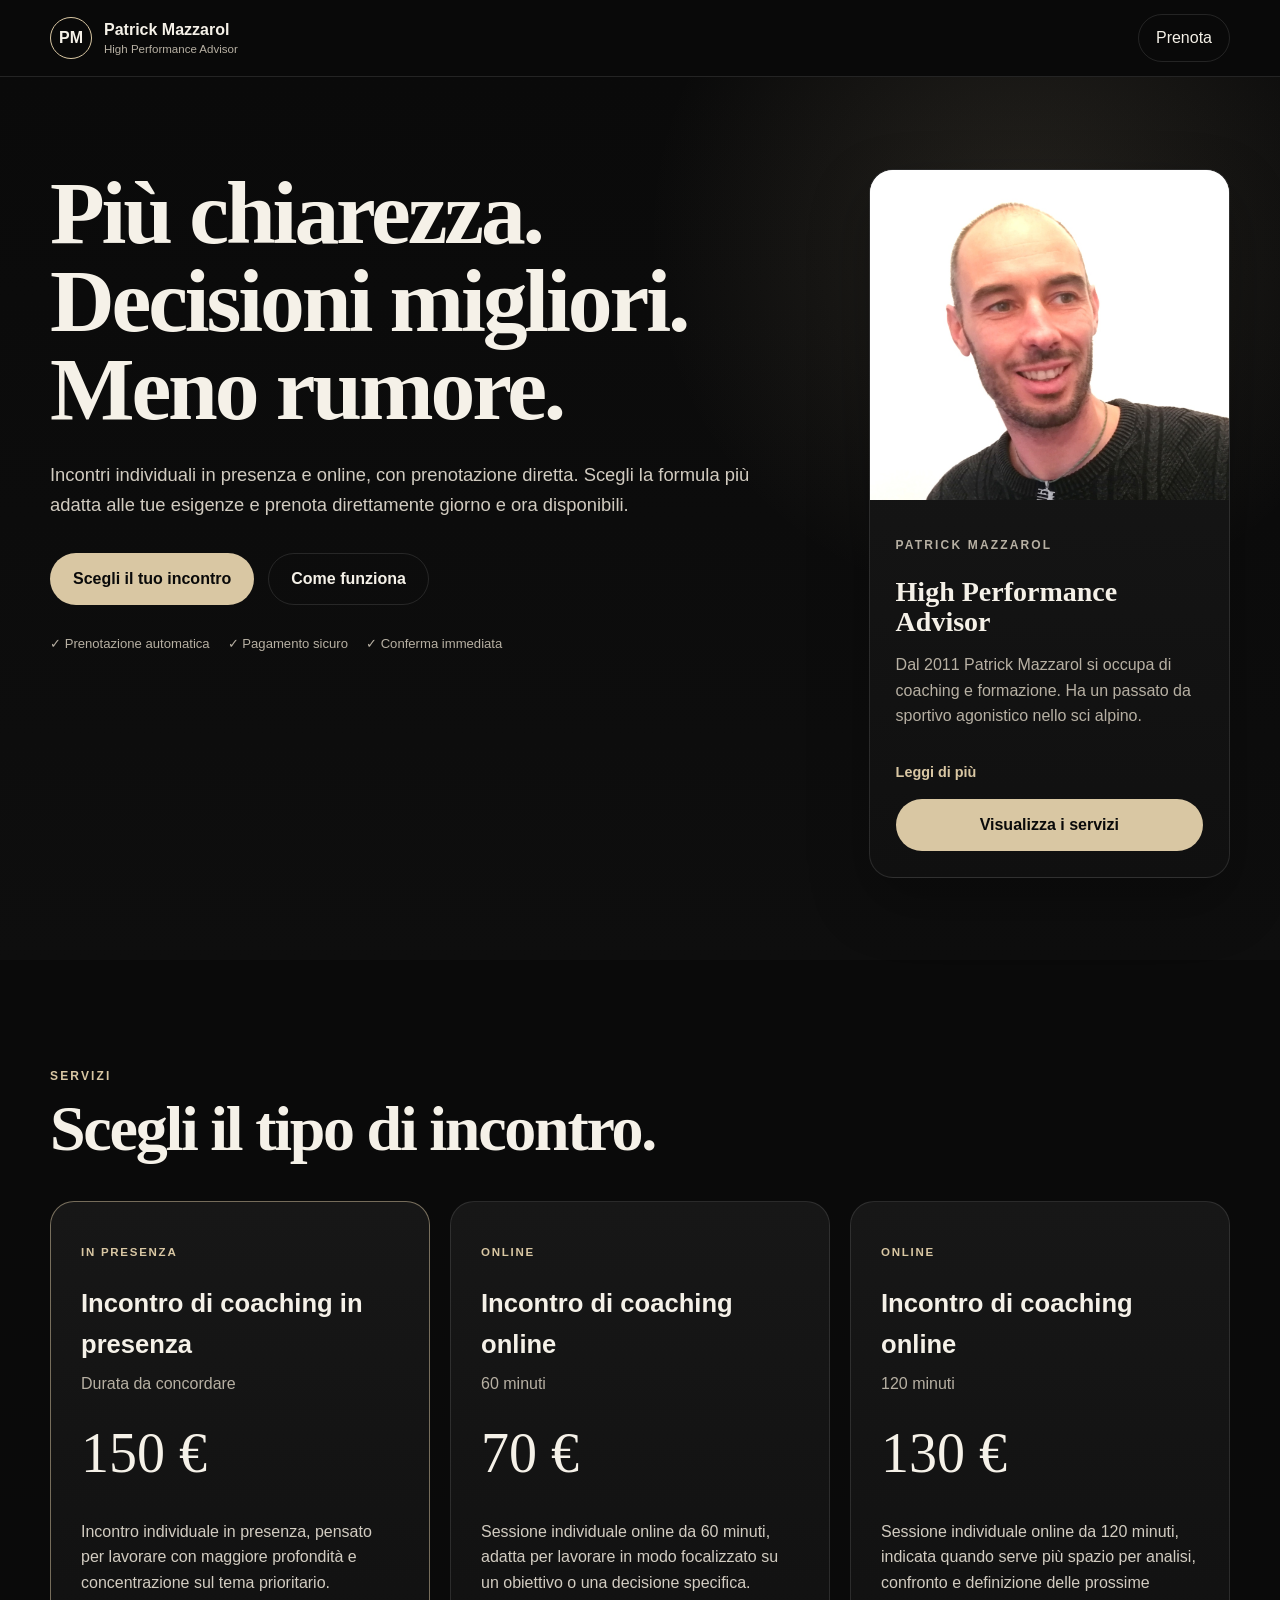
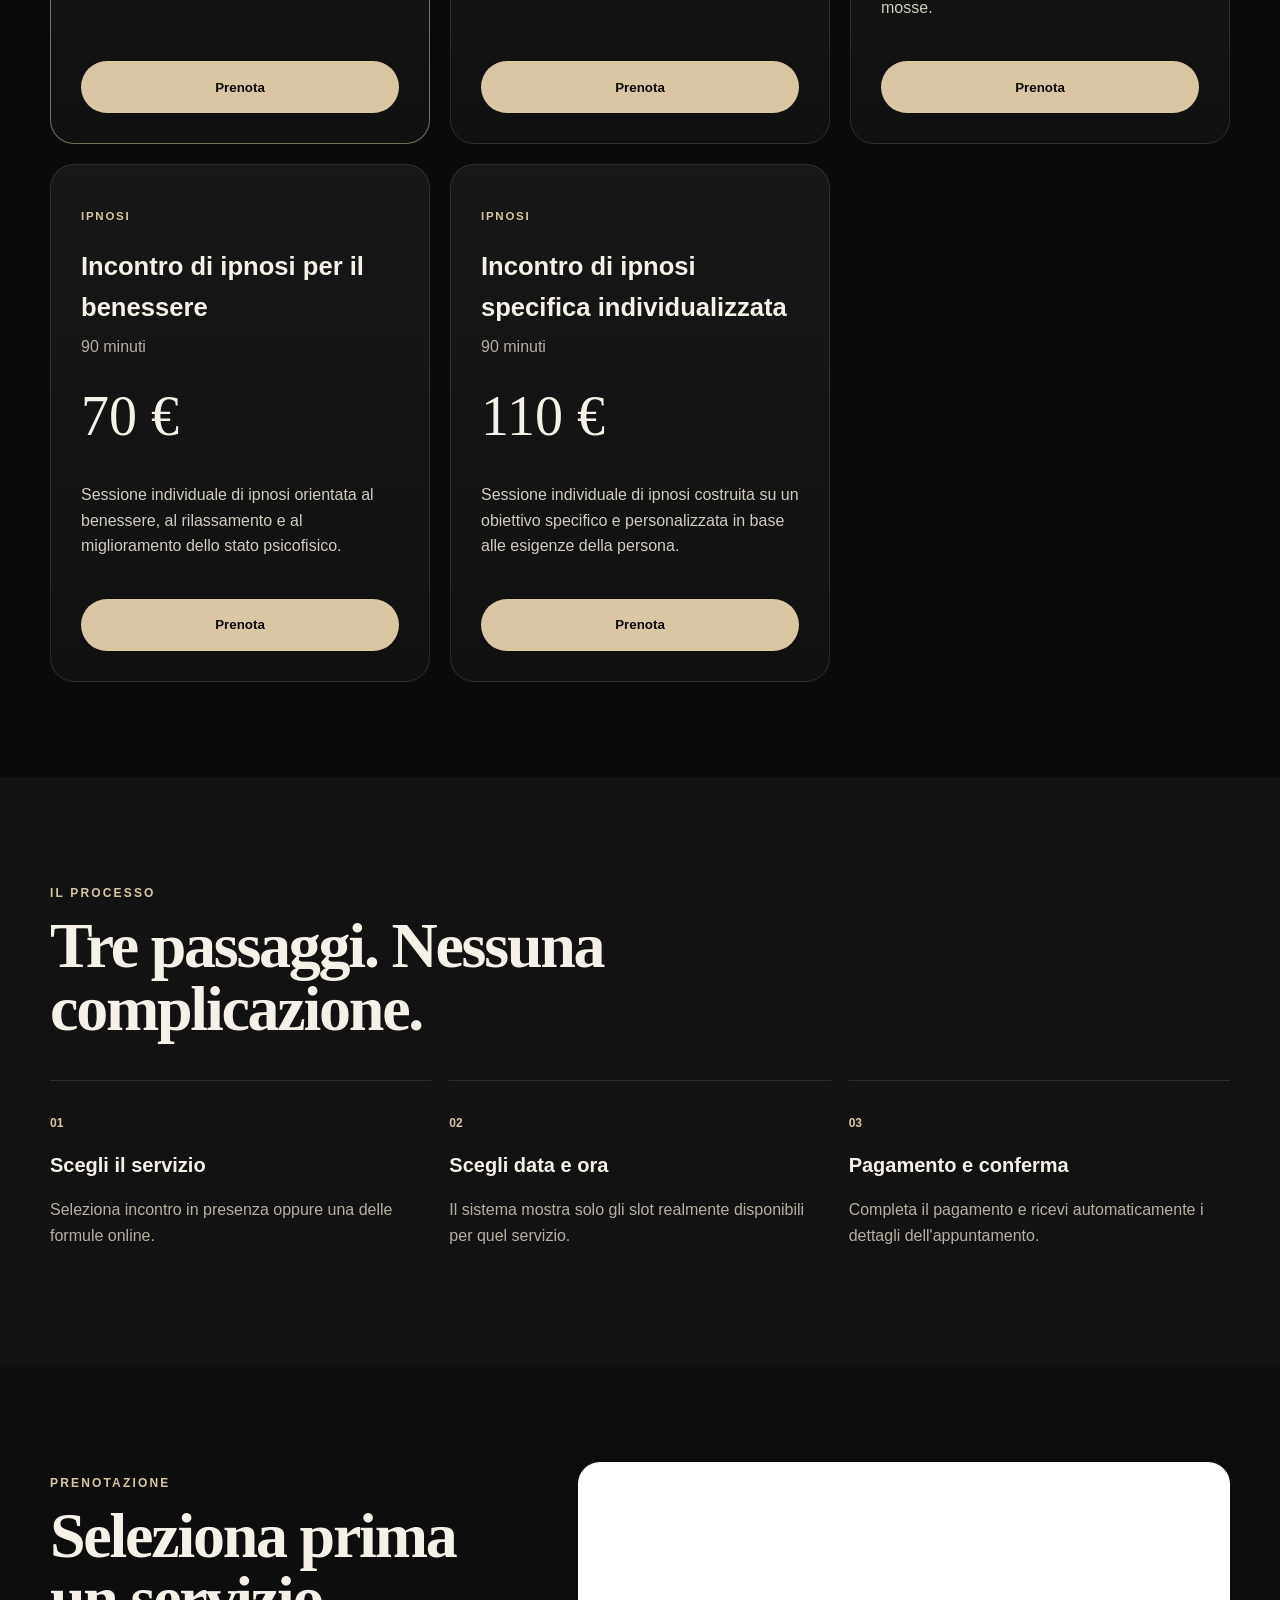
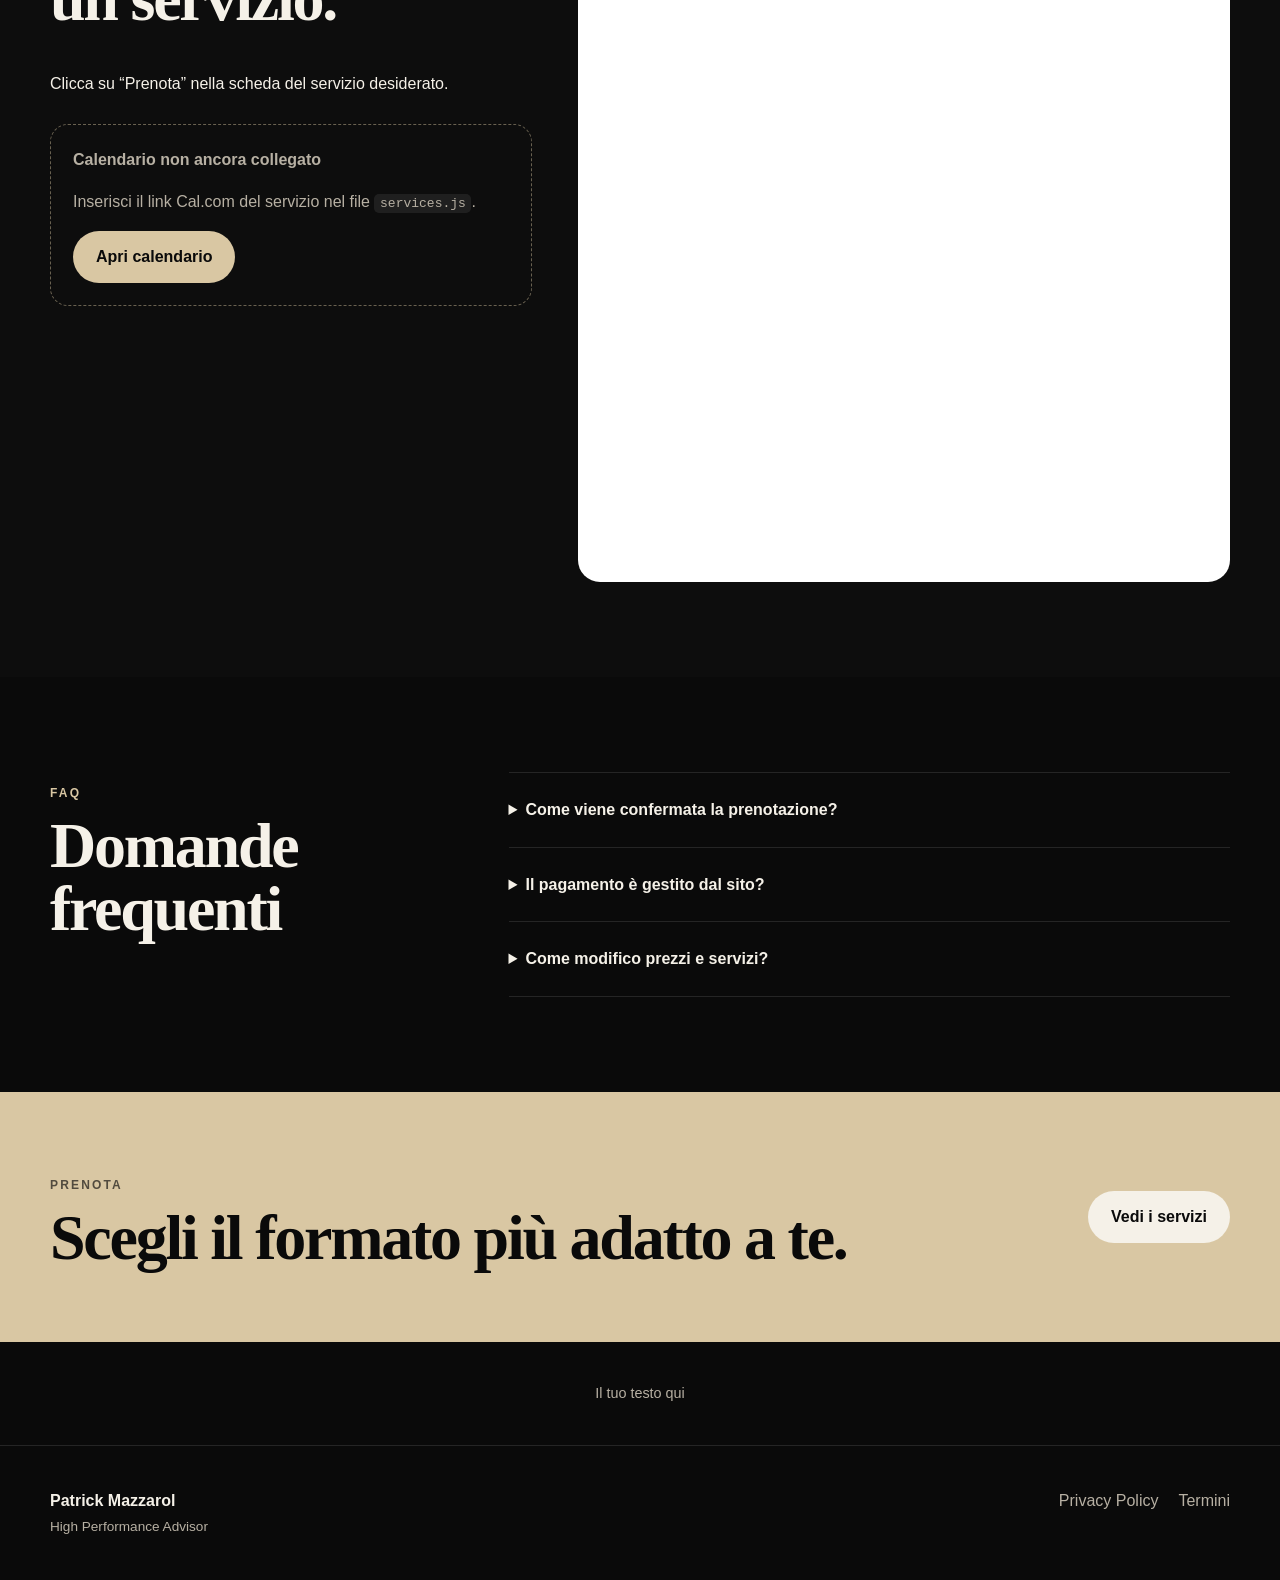
==== index.html @ 758cbfcc "Update index.html" ====
<!DOCTYPE html>
<html lang="it">
<head>
  <meta charset="UTF-8" />
  <meta name="viewport" content="width=device-width, initial-scale=1.0" />
  <meta name="description" content="Prenota un incontro con Patrick Mazzarol, High Performance Advisor." />
  <title>Patrick Mazzarol | High Performance Advisor</title>
  <link rel="preconnect" href="https://fonts.googleapis.com">
  <link rel="preconnect" href="https://fonts.gstatic.com" crossorigin>
  <link href="https://fonts.googleapis.com/css2?family=Manrope:wght@400;500;600;700;800&family=Playfair+Display:wght@600;700&display=swap" rel="stylesheet">
  <link rel="stylesheet" href="style.css" />
</head>
<body>
  <header class="site-header">
    <div class="container nav">
      <a class="brand" href="#top">
        <span class="brand-mark">PM</span>
        <span class="brand-copy">
          <strong>Patrick Mazzarol</strong>
          <small>High Performance Advisor</small>
        </span>
      </a>
      <a class="nav-cta" href="#servizi">Prenota</a>
    </div>
  </header>

  <main id="top">
    <section class="hero">
      <div class="container hero-grid">
        <div class="hero-copy">
          <h1>Più chiarezza.<br>Decisioni migliori.<br>Meno rumore.</h1>
          <p class="lead">
            Incontri individuali in presenza e online, con prenotazione diretta.
            Scegli la formula più adatta alle tue esigenze e prenota direttamente
            giorno e ora disponibili.
          </p>
          <div class="hero-actions">
            <a class="btn btn-primary" href="#servizi">Scegli il tuo incontro</a>
            <a class="btn btn-secondary" href="#come-funziona">Come funziona</a>
          </div>
          <div class="micro-proof">
            <span>✓ Prenotazione automatica</span>
            <span>✓ Pagamento sicuro</span>
            <span>✓ Conferma immediata</span>
          </div>
        </div>

        <aside class="profile-card">
          <div class="profile-image-wrap">
            <img src="patrick.jpg" alt="Patrick Mazzarol" class="profile-image">
          </div>
          <div class="profile-copy">
            <p class="offer-kicker">PATRICK MAZZAROL</p>
            <h2>High Performance Advisor</h2>
  <p>
  Dal 2011 Patrick Mazzarol si occupa di coaching e formazione. Ha un passato da sportivo agonistico nello sci alpino.
</p>

<details class="bio-details">
  <summary>
    <span class="read-more">Leggi di più</span>
    <span class="read-less">Mostra meno</span>
  </summary>

  <div class="bio-full">
    <p>
      Dopo gli studi presso l’Istituto Superiore di Educazione Fisica, ha iniziato il proprio percorso professionale come allenatore, approfondendo progressivamente il ruolo della mente nella performance, la comunicazione, la PNL, le strategie mentali e lo sviluppo personale.
    </p>

    <p>
      Negli anni ha lavorato con sportivi di discipline e livelli differenti, dal settore giovanile fino all’alto livello professionistico, collaborando anche con squadre nazionali italiane e straniere, comitati regionali e club.
    </p>

    <p>
      Nel 2016, a Orlando, ha conseguito la qualifica di Trainer di PNL della Society of NLP, conferita direttamente da Richard Bandler. È inoltre autore di MetAllenatore.
    </p>

    <p>
      Il filo conduttore del suo lavoro è aiutare le persone a comprendere meglio come funzionano, sviluppare le proprie risorse e trasformare consapevolezza, capacità mentali e strategie in risultati concreti nella vita personale, professionale e sportiva.
    </p>
  </div>
</details>

            <a class="btn btn-primary btn-full" href="#servizi">Visualizza i servizi</a>
          </div>
        </aside>
      </div>
    </section>

    <section class="section" id="servizi">
      <div class="container">
        <p class="eyebrow">SERVIZI</p>
        <h2 class="section-title">Scegli il tipo di incontro.</h2>
        <div id="services-grid" class="services-grid"></div>
      </div>
    </section>

    <section class="section contrast" id="come-funziona">
      <div class="container">
        <p class="eyebrow">IL PROCESSO</p>
        <h2 class="section-title">Tre passaggi. Nessuna complicazione.</h2>
        <div class="steps">
          <article class="step">
            <span>01</span>
            <h3>Scegli il servizio</h3>
            <p>Seleziona incontro in presenza oppure una delle formule online.</p>
          </article>
          <article class="step">
            <span>02</span>
            <h3>Scegli data e ora</h3>
            <p>Il sistema mostra solo gli slot realmente disponibili per quel servizio.</p>
          </article>
          <article class="step">
            <span>03</span>
            <h3>Pagamento e conferma</h3>
            <p>Completa il pagamento e ricevi automaticamente i dettagli dell'appuntamento.</p>
          </article>
        </div>
      </div>
    </section>

    <section class="section booking-section" id="prenota">
      <div class="container booking-wrap">
        <div class="booking-copy">
          <p class="eyebrow">PRENOTAZIONE</p>
          <h2 class="section-title" id="booking-title">Seleziona prima un servizio.</h2>
          <p id="booking-description">Clicca su “Prenota” nella scheda del servizio desiderato.</p>
          <div id="booking-summary" class="booking-summary" hidden>
            <div><span>Servizio</span><strong id="summary-name"></strong></div>
            <div><span>Durata</span><strong id="summary-duration"></strong></div>
            <div><span>Prezzo</span><strong id="summary-price"></strong></div>
          </div>
          <div class="booking-placeholder" id="booking-fallback">
            <strong>Calendario non ancora collegato</strong>
            <p>Inserisci il link Cal.com del servizio nel file <code>services.js</code>.</p>
            <a id="external-booking-link" class="btn btn-primary" href="#" target="_blank" rel="noopener" hidden>Apri calendario</a>
          </div>
        </div>

        <div class="cal-frame-wrap">
          <iframe id="cal-frame" title="Prenotazione appuntamento" src="about:blank" loading="lazy" allow="payment *; clipboard-write"></iframe>
        </div>
      </div>
    </section>

    <section class="section">
      <div class="container faq-wrap">
        <div>
          <p class="eyebrow">FAQ</p>
          <h2 class="section-title">Domande frequenti</h2>
        </div>
        <div class="faq">
          <details>
            <summary>Come viene confermata la prenotazione?</summary>
            <p>La conferma è gestita dal sistema di prenotazione collegato a Cal.com.</p>
          </details>
          <details>
            <summary>Il pagamento è gestito dal sito?</summary>
            <p>No. Il sito non conserva i dati della carta. Il pagamento viene gestito dal provider collegato alla prenotazione.</p>
          </details>
          <details>
            <summary>Come modifico prezzi e servizi?</summary>
            <p>Nome, prezzo, durata, descrizione e link Cal.com sono raccolti nel solo file <code>services.js</code>.</p>
          </details>
        </div>
      </div>
    </section>

    <section class="final-cta">
      <div class="container final-cta-inner">
        <div>
          <p class="eyebrow">PRENOTA</p>
          <h2>Scegli il formato più adatto a te.</h2>
        </div>
        <a class="btn btn-light" href="#servizi">Vedi i servizi</a>
      </div>
    </section>
    
<div style="display: flex; justify-content: center; width: 100%; margin-top: 40px; margin-bottom: 40px;">
  <span style="color: #b7b0a3; font-size: 0.9rem; text-align: center;">
    Il tuo testo qui
  </span>
</div>    
    
  </main>

  <footer>
    <div class="container footer-grid">
      <div>
        <strong>Patrick Mazzarol</strong>
        <p>High Performance Advisor</p>
      </div>
      <div class="footer-links">
        <a href="privacy.html">Privacy Policy</a>
        <a href="terms.html">Termini</a>
      </div>     
    </div>
  </footer>

  <script src="services.js"></script>
  <script src="script.js"></script>
</body>
</html>
---- style.css ----
:root {
  --bg: #0a0a0a;
  --surface: #121212;
  --surface-2: #171717;
  --text: #f5f1e8;
  --muted: #b7b0a3;
  --accent: #d9c7a3;
  --line: rgba(255,255,255,.11);
  --max: 1180px;
}

* {
  box-sizing: border-box;
}

html {
  scroll-behavior: smooth;
}

body {
  margin: 0;
  background: var(--bg);
  color: var(--text);
  font-family: Arial, sans-serif;
  line-height: 1.6;
}

a {
  color: inherit;
  text-decoration: none;
}

code {
  background: rgba(255,255,255,.08);
  padding: .15rem .35rem;
  border-radius: 5px;
}

.container {
  width: min(var(--max), calc(100% - 40px));
  margin: 0 auto;
  .bio-details {
  position: relative !important;
  z-index: 20 !important;
}

.bio-details summary {
  display: inline-block !important;
  position: relative !important;
  z-index: 30 !important;
  cursor: pointer !important;
  pointer-events: auto !important;
  color: #d9c7a3 !important;
  font-weight: 700 !important;
  font-size: .9rem !important;
  margin: 10px 0 15px !important;
  list-style: none !important;
}

.bio-details summary::-webkit-details-marker {
  display: none !important;
}

.read-less {
  display: none;
}

.bio-details[open] .read-more {
  display: none;
}

.bio-details[open] .read-less {
  display: inline;
}
}

/* HEADER */
.site-header {
  position: sticky;
  top: 0;
  z-index: 30;
  backdrop-filter: blur(16px);
  background: rgba(10,10,10,.84);
  border-bottom: 1px solid var(--line);
}

.nav {
  min-height: 76px;
  display: flex;
  align-items: center;
  justify-content: space-between;
  gap: 20px;
}

.brand {
  display: flex;
  align-items: center;
  gap: 12px;
}

.brand-mark {
  width: 42px;
  height: 42px;
  display: grid;
  place-items: center;
  border: 1px solid var(--accent);
  border-radius: 50%;
  font-weight: 800;
}

.brand-copy {
  display: flex;
  flex-direction: column;
  line-height: 1.2;
}

.brand-copy small {
  color: var(--muted);
  font-size: .72rem;
  margin-top: 4px;
}

.nav-cta {
  border: 1px solid var(--line);
  padding: 10px 17px;
  border-radius: 999px;
}

/* HERO */
.hero {
  padding: 92px 0 82px;
  background:
    radial-gradient(circle at 80% 18%, rgba(217,199,163,.13), transparent 30%),
    linear-gradient(180deg, #0a0a0a 0%, #0e0e0e 100%);
}

.hero-grid {
  display: grid;
  grid-template-columns: 1.35fr .65fr;
  gap: 68px;
  align-items: start;
}

.eyebrow,
.offer-kicker {
  color: var(--accent);
  font-size: .75rem;
  font-weight: 800;
  letter-spacing: .18em;
}

.profession {
  margin: 6px 0 0;
  color: var(--text);
  font-size: .95rem;
  font-weight: 800;
  letter-spacing: .13em;
}

h1,
.section-title,
.final-cta h2 {
  font-family: Georgia, serif;
  letter-spacing: -.035em;
  line-height: .98;
}

h1 {
  font-size: clamp(3.4rem, 7vw, 6.6rem);
  margin: 22px 0 28px;
  font-weight: 600;
}

.lead {
  max-width: 700px;
  color: #d1cbc0;
  font-size: 1.15rem;
}

.hero-actions {
  display: flex;
  gap: 14px;
  flex-wrap: wrap;
  margin-top: 34px;
}

.micro-proof {
  display: flex;
  gap: 18px;
  flex-wrap: wrap;
  color: var(--muted);
  font-size: .82rem;
  margin-top: 28px;
}

/* BUTTONS */
.btn {
  display: inline-flex;
  align-items: center;
  justify-content: center;
  min-height: 52px;
  padding: 0 22px;
  border-radius: 999px;
  font-weight: 800;
  transition: .2s ease;
  border: 1px solid transparent;
  cursor: pointer;
}

.btn:hover {
  transform: translateY(-2px);
}

.btn-primary {
  background: var(--accent);
  color: #0a0a0a;
}

.btn-secondary {
  border-color: var(--line);
  color: var(--text);
}

.btn-light {
  background: #f5f1e8;
  color: #0a0a0a;
}

.btn-full {
  width: 100%;
}

/* PROFILE CARD
   Dimensioni volutamente più contenute per un risultato più professionale:
   la foto accompagna il messaggio senza dominare la hero. */
.profile-card {
  width: 100%;
  max-width: 390px;
  justify-self: end;
  background: linear-gradient(180deg, #181818, #101010);
  border: 1px solid var(--line);
  border-radius: 24px;
  overflow: hidden;
  box-shadow: 0 24px 60px rgba(0,0,0,.28);
}

.profile-image-wrap {
  height: 330px;
  overflow: hidden;
  background: #eee;
}

.profile-image {
  width: 100%;
  height: 100%;
  object-fit: cover;
  object-position: center 24%;
  display: block;
}

.profile-copy {
  padding: 24px 26px 26px;
}

.profile-copy h2 {
  margin: 7px 0 10px;
  font-family: Georgia, serif;
  font-size: 1.75rem;
  line-height: 1.05;
}

.profile-copy p {
  color: var(--muted);
  margin-bottom: 22px;
}

/* SECTIONS */
.section {
  padding: 95px 0;
}

.section-title {
  font-size: clamp(2.4rem, 5vw, 4.4rem);
  margin: 12px 0 40px;
  max-width: 850px;
}

.services-grid {
  display: grid;
  grid-template-columns: repeat(3, 1fr);
  gap: 20px;
}

.service-card {
  border: 1px solid var(--line);
  background: linear-gradient(180deg, #171717, #101010);
  padding: 30px;
  border-radius: 24px;
  display: flex;
  flex-direction: column;
  min-height: 430px;
}

.service-card.featured {
  border-color: rgba(217,199,163,.5);
}

.service-tag {
  color: var(--accent);
  font-size: .72rem;
  font-weight: 800;
  letter-spacing: .15em;
}

.service-card h3 {
  font-size: 1.6rem;
  margin: 10px 0 6px;
}

.service-duration {
  color: var(--muted);
  margin: 0 0 18px;
}

.service-price {
  font-family: Georgia, serif;
  font-size: 3.5rem;
  line-height: 1;
  margin: 10px 0 22px;
}

.service-description {
  color: #d2ccc1;
  flex: 1;
}

.service-card .btn {
  margin-top: 24px;
}

/* PROCESS */
.steps {
  display: grid;
  grid-template-columns: repeat(3, 1fr);
  gap: 18px;
}

.step {
  border-top: 1px solid var(--line);
  padding: 28px 0 8px;
}

.step span {
  color: var(--accent);
  font-size: .75rem;
  font-weight: 800;
}

.step h3 {
  font-size: 1.25rem;
  margin: 14px 0 8px;
}

.step p {
  color: var(--muted);
}

.contrast {
  background: var(--surface);
}

/* BOOKING */
.booking-section {
  background: #0d0d0d;
}

.booking-wrap {
  display: grid;
  grid-template-columns: .85fr 1.15fr;
  gap: 46px;
  align-items: start;
}

.booking-copy {
  position: sticky;
  top: 110px;
}

.booking-summary {
  border-top: 1px solid var(--line);
  border-bottom: 1px solid var(--line);
  margin: 28px 0;
  padding: 12px 0;
}

.booking-summary div {
  display: flex;
  justify-content: space-between;
  gap: 20px;
  padding: 10px 0;
}

.booking-summary span {
  color: var(--muted);
}

.booking-placeholder {
  margin-top: 28px;
  border: 1px dashed rgba(217,199,163,.45);
  padding: 22px;
  border-radius: 18px;
  color: var(--muted);
}

.cal-frame-wrap {
  min-height: 720px;
  overflow: hidden;
  border-radius: 22px;
  border: 1px solid var(--line);
  background: #fff;
}

#cal-frame {
  width: 100%;
  min-height: 720px;
  border: 0;
  display: none;
}

/* FAQ */
.faq-wrap {
  display: grid;
  grid-template-columns: .7fr 1.3fr;
  gap: 70px;
}

.faq details {
  border-top: 1px solid var(--line);
  padding: 24px 0;
}

.faq details:last-child {
  border-bottom: 1px solid var(--line);
}

.faq summary {
  cursor: pointer;
  font-weight: 800;
}

.faq p {
  color: var(--muted);
  max-width: 720px;
}

/* FINAL CTA */
.final-cta {
  background: var(--accent);
  color: #0a0a0a;
  padding: 72px 0;
}

.final-cta .eyebrow {
  color: #0a0a0a;
  opacity: .65;
}

.final-cta-inner {
  display: flex;
  align-items: center;
  justify-content: space-between;
  gap: 30px;
}

.final-cta h2 {
  font-size: clamp(2.5rem, 5vw, 4.8rem);
  margin: 8px 0 0;
  max-width: 850px;
}

/* FOOTER */
footer {
  padding: 42px 0;
  border-top: 1px solid var(--line);
}

.footer-grid {
  display: flex;
  justify-content: space-between;
  gap: 20px;
}

footer p {
  color: var(--muted);
  margin: 3px 0 0;
  font-size: .85rem;
}

.footer-links {
  display: flex;
  gap: 20px;
  color: var(--muted);
}

/* TABLET */
@media (max-width: 900px) {
  .hero-grid,
  .booking-wrap,
  .faq-wrap {
    grid-template-columns: 1fr;
  }

  .services-grid,
  .steps {
    grid-template-columns: 1fr;
  }

  .hero {
    padding-top: 70px;
  }

  .profile-card {
    justify-self: start;
    max-width: 420px;
  }

  .profile-image-wrap {
    height: 340px;
  }

  .booking-copy {
    position: static;
  }

  .final-cta-inner {
    align-items: flex-start;
    flex-direction: column;
  }
}

/* MOBILE */
@media (max-width: 600px) {
  .container {
    width: min(100% - 28px, var(--max));
  }

  .brand-copy small {
    display: none;
  }

  .hero {
    padding: 56px 0 64px;
  }

  h1 {
    font-size: 3.25rem;
  }

  .section {
    padding: 70px 0;
  }

  .profile-card {
    max-width: 100%;
  }

  .profile-image-wrap {
    height: 300px;
  }

  .profile-image {
    object-position: center 22%;
  }

  .profile-copy,
  .service-card {
    padding: 24px;
  }

  .micro-proof {
    flex-direction: column;
    gap: 7px;
  }

  .footer-grid {
    flex-direction: column;
  }

  .footer-links {
    flex-wrap: wrap;
  }
}
.hero-grid {
  align-items: start !important;
}

.hero-copy {
  align-self: start !important;
  margin-top: 0 !important;
  padding-top: 0 !important;
  transform: none !important;
}

.hero-copy h1 {
  margin-top: 0 !important;
}
.bio-text {
  max-height: 145px;
  overflow: hidden;
  position: relative;
  transition: max-height .4s ease;
}

.bio-text::after {
  content: "";
  position: absolute;
  left: 0;
  right: 0;
  bottom: 0;
  height: 50px;
  background: linear-gradient(
    to bottom,
    rgba(16,16,16,0),
    rgba(16,16,16,1)
  );
}

.bio-text.expanded {
  max-height: 1000px;
}

.bio-text.expanded::after {
  display: none;
}

.bio-toggle {
  margin-top: 10px;
  margin-bottom: 16px;
  padding: 0;
  border: 0;
  background: transparent;
  color: #d9c7a3;
  font-weight: 700;
  cursor: pointer;
  font-size: .9rem;
}
.bio-details {
  margin-top: 8px;
}

.bio-details summary {
  list-style: none;
  cursor: pointer;
  color: #d9c7a3;
  font-weight: 700;
  font-size: .9rem;
  margin: 10px 0 15px;
}

.bio-details summary::-webkit-details-marker {
  display: none;
}

.read-less {
  display: none;
}

.bio-details[open] .read-more {
  display: none;
}

.bio-details[open] .read-less {
  display: inline;
}

.bio-full p {
  margin: 0 0 14px;
}
.bio-details[open] .bio-full {
  display: block !important;
  visibility: visible !important;
  opacity: 1 !important;
  max-height: none !important;
  height: auto !important;
  overflow: visible !important;
}

.bio-details .bio-full {
  position: static !important;
}

.profile-copy {
  height: auto !important;
  max-height: none !important;
  overflow: visible !important;
}

.profile-card {
  height: auto !important;
  max-height: none !important;
}
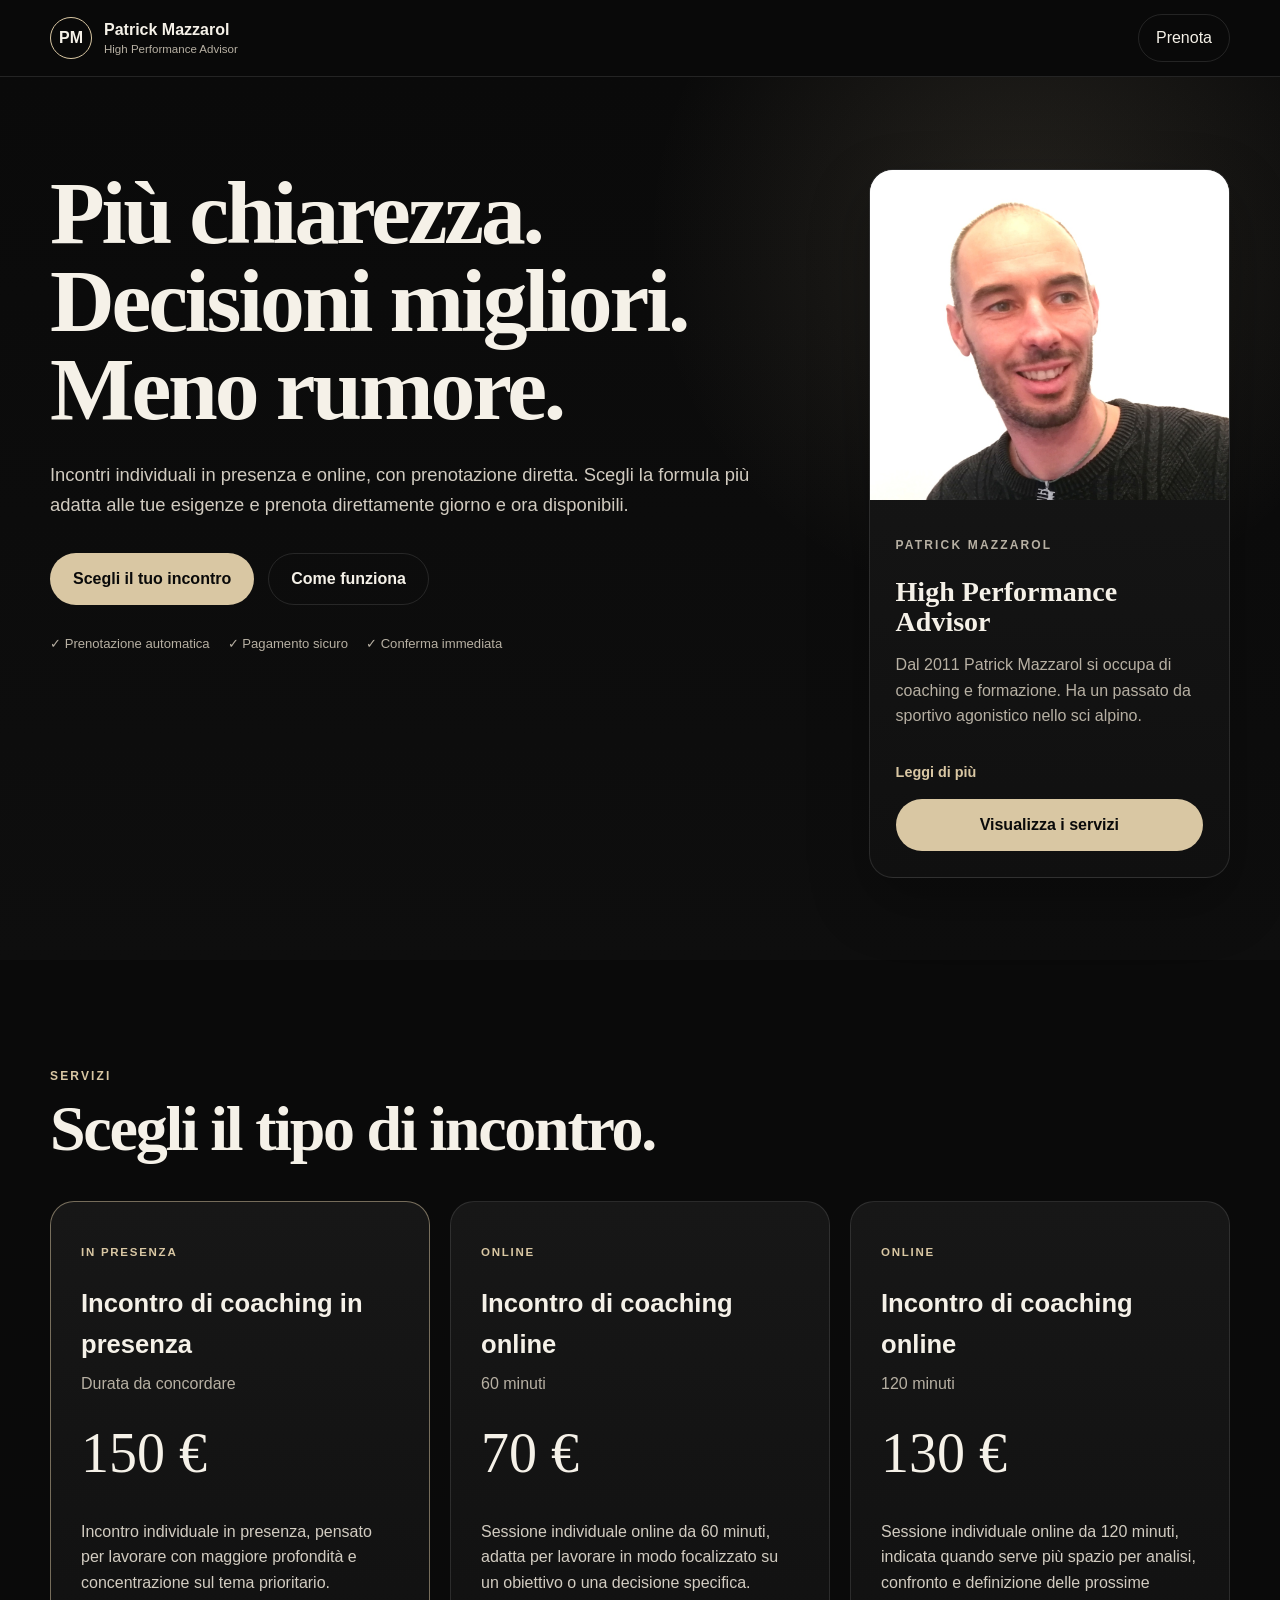
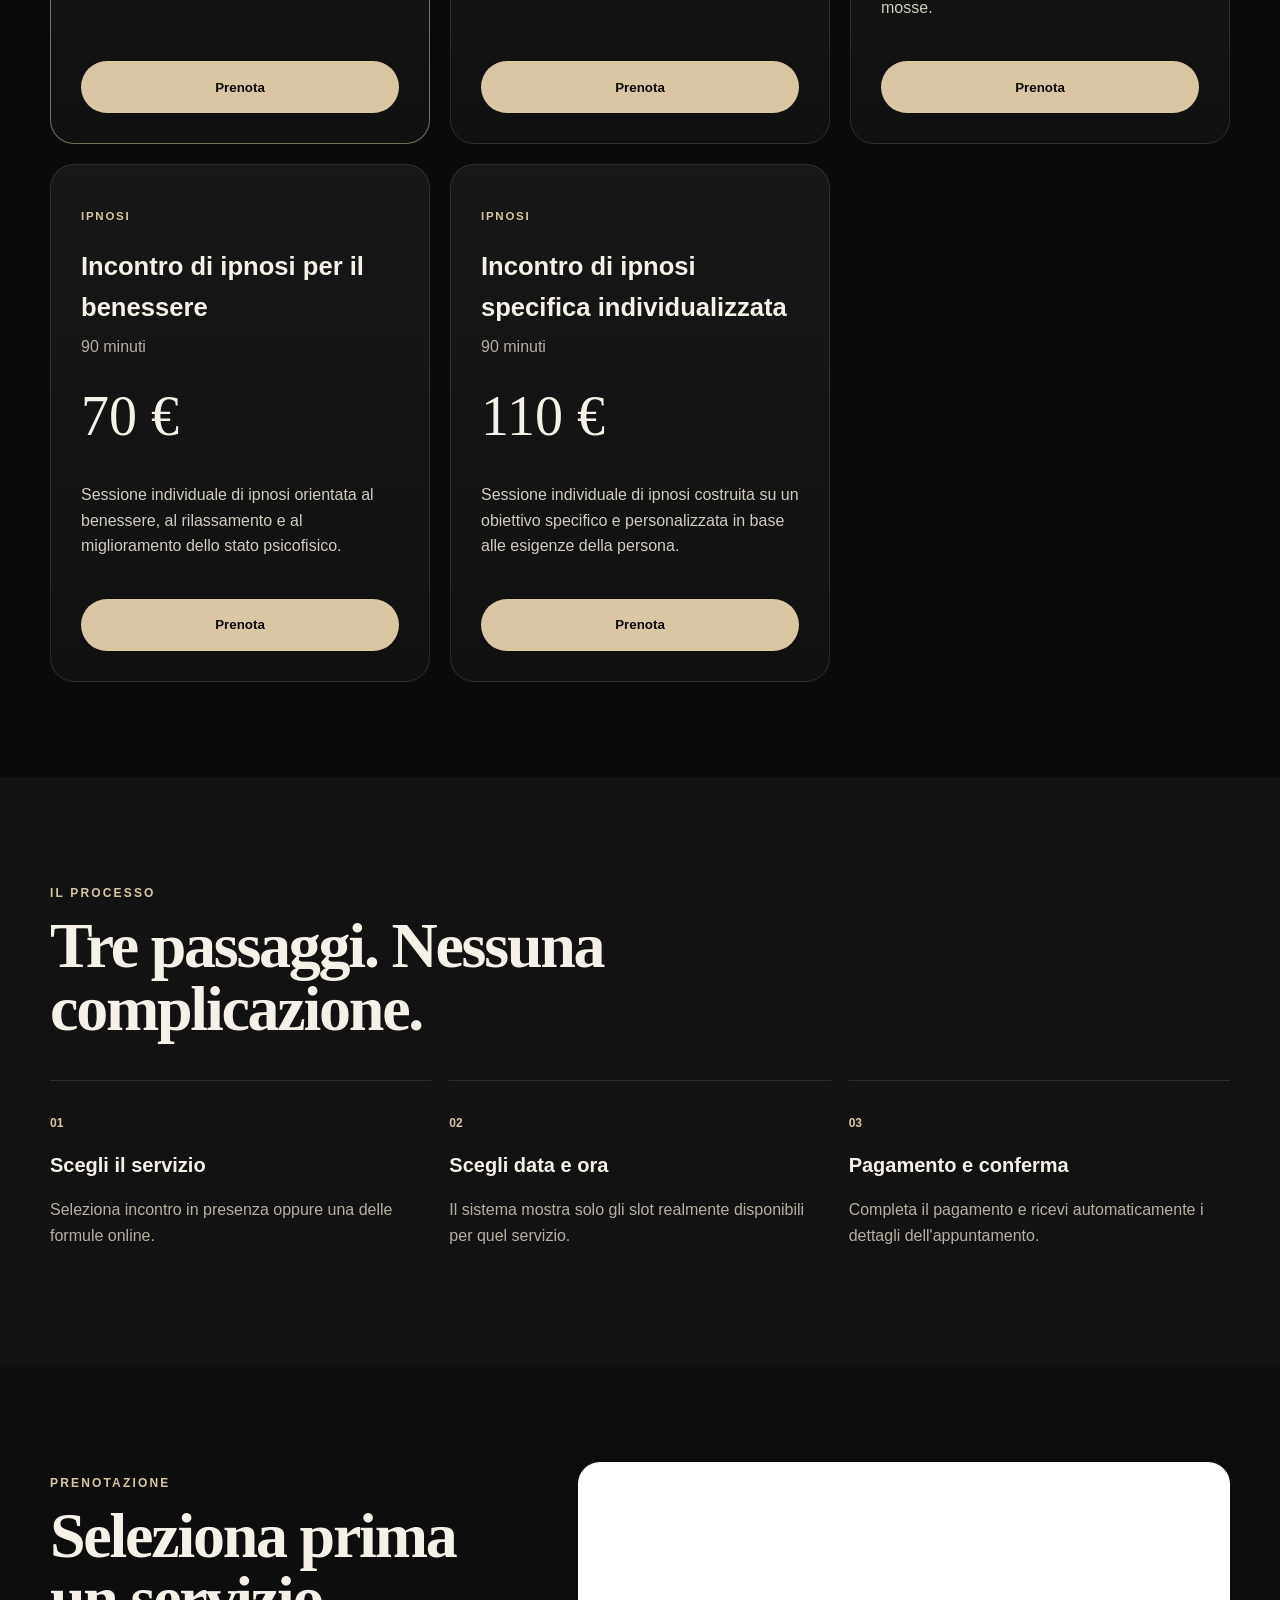
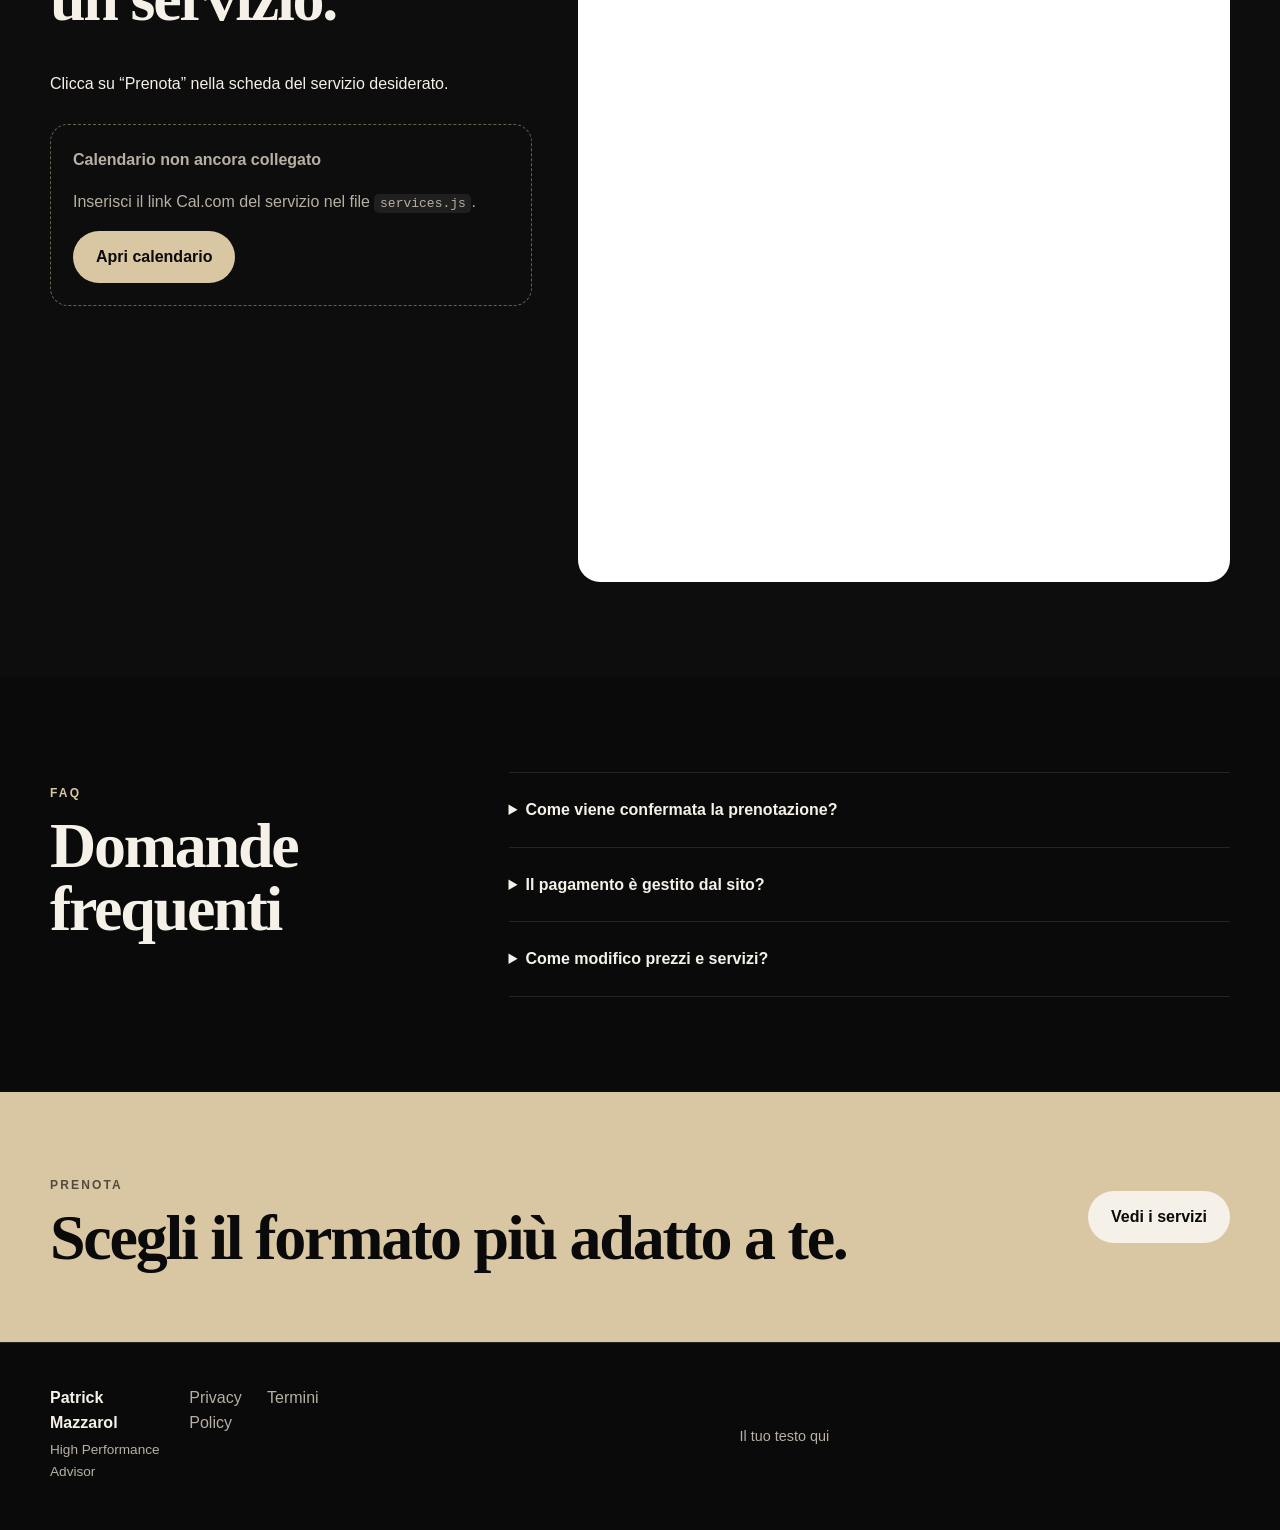
==== commit 62216c67: "Update index.html" ====
--- a/index.html
+++ b/index.html
@@ -175,13 +175,7 @@
         <a class="btn btn-light" href="#servizi">Vedi i servizi</a>
       </div>
     </section>
-    
-<div style="display: flex; justify-content: center; width: 100%; margin-top: 40px; margin-bottom: 40px;">
-  <span style="color: #b7b0a3; font-size: 0.9rem; text-align: center;">
-    Il tuo testo qui
-  </span>
-</div>    
-    
+   
   </main>
 
   <footer>
@@ -194,7 +188,11 @@
         <a href="privacy.html">Privacy Policy</a>
         <a href="terms.html">Termini</a>
       </div>     
-    </div>
+    <div style="display: flex; justify-content: center; width: 100%; margin-top: 40px; margin-bottom: 40px;">
+  <span style="color: #b7b0a3; font-size: 0.9rem; text-align: center;">
+    Il tuo testo qui
+  </span>
+</div>    
   </footer>
 
   <script src="services.js"></script>
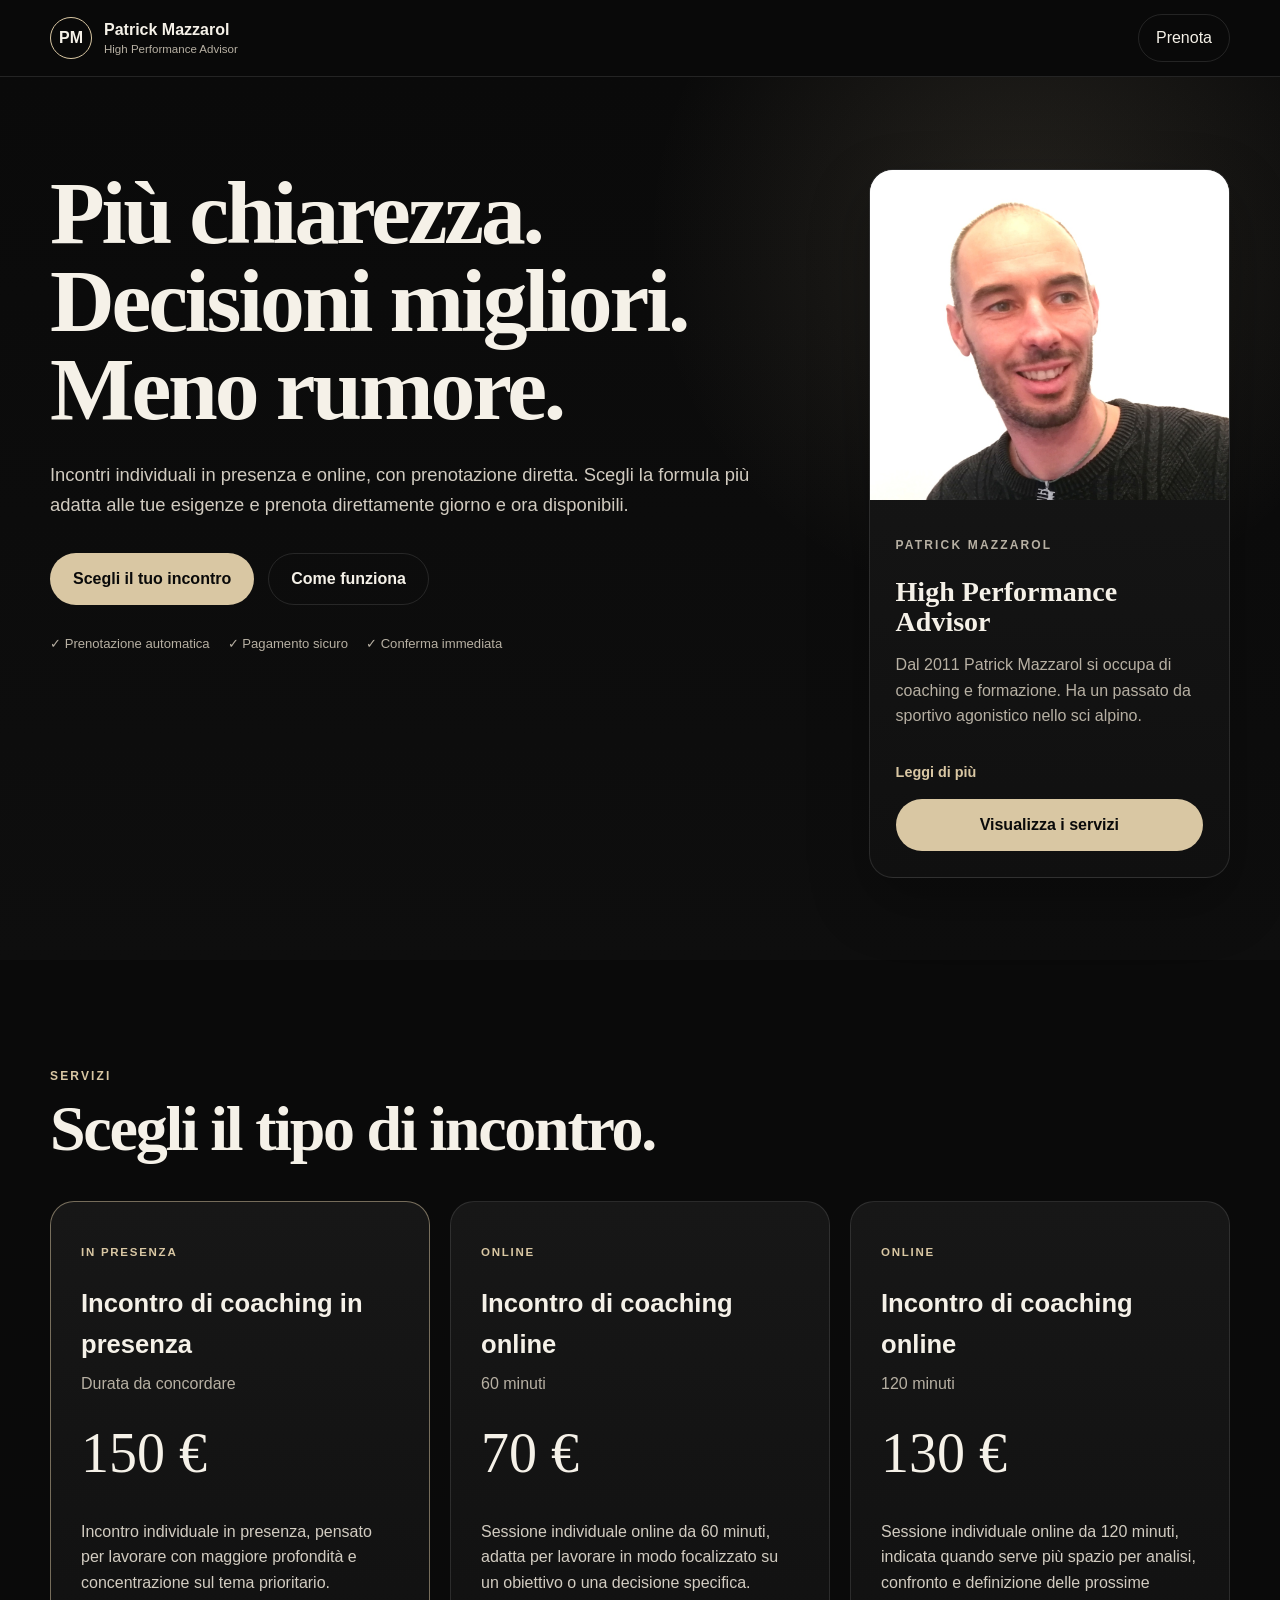
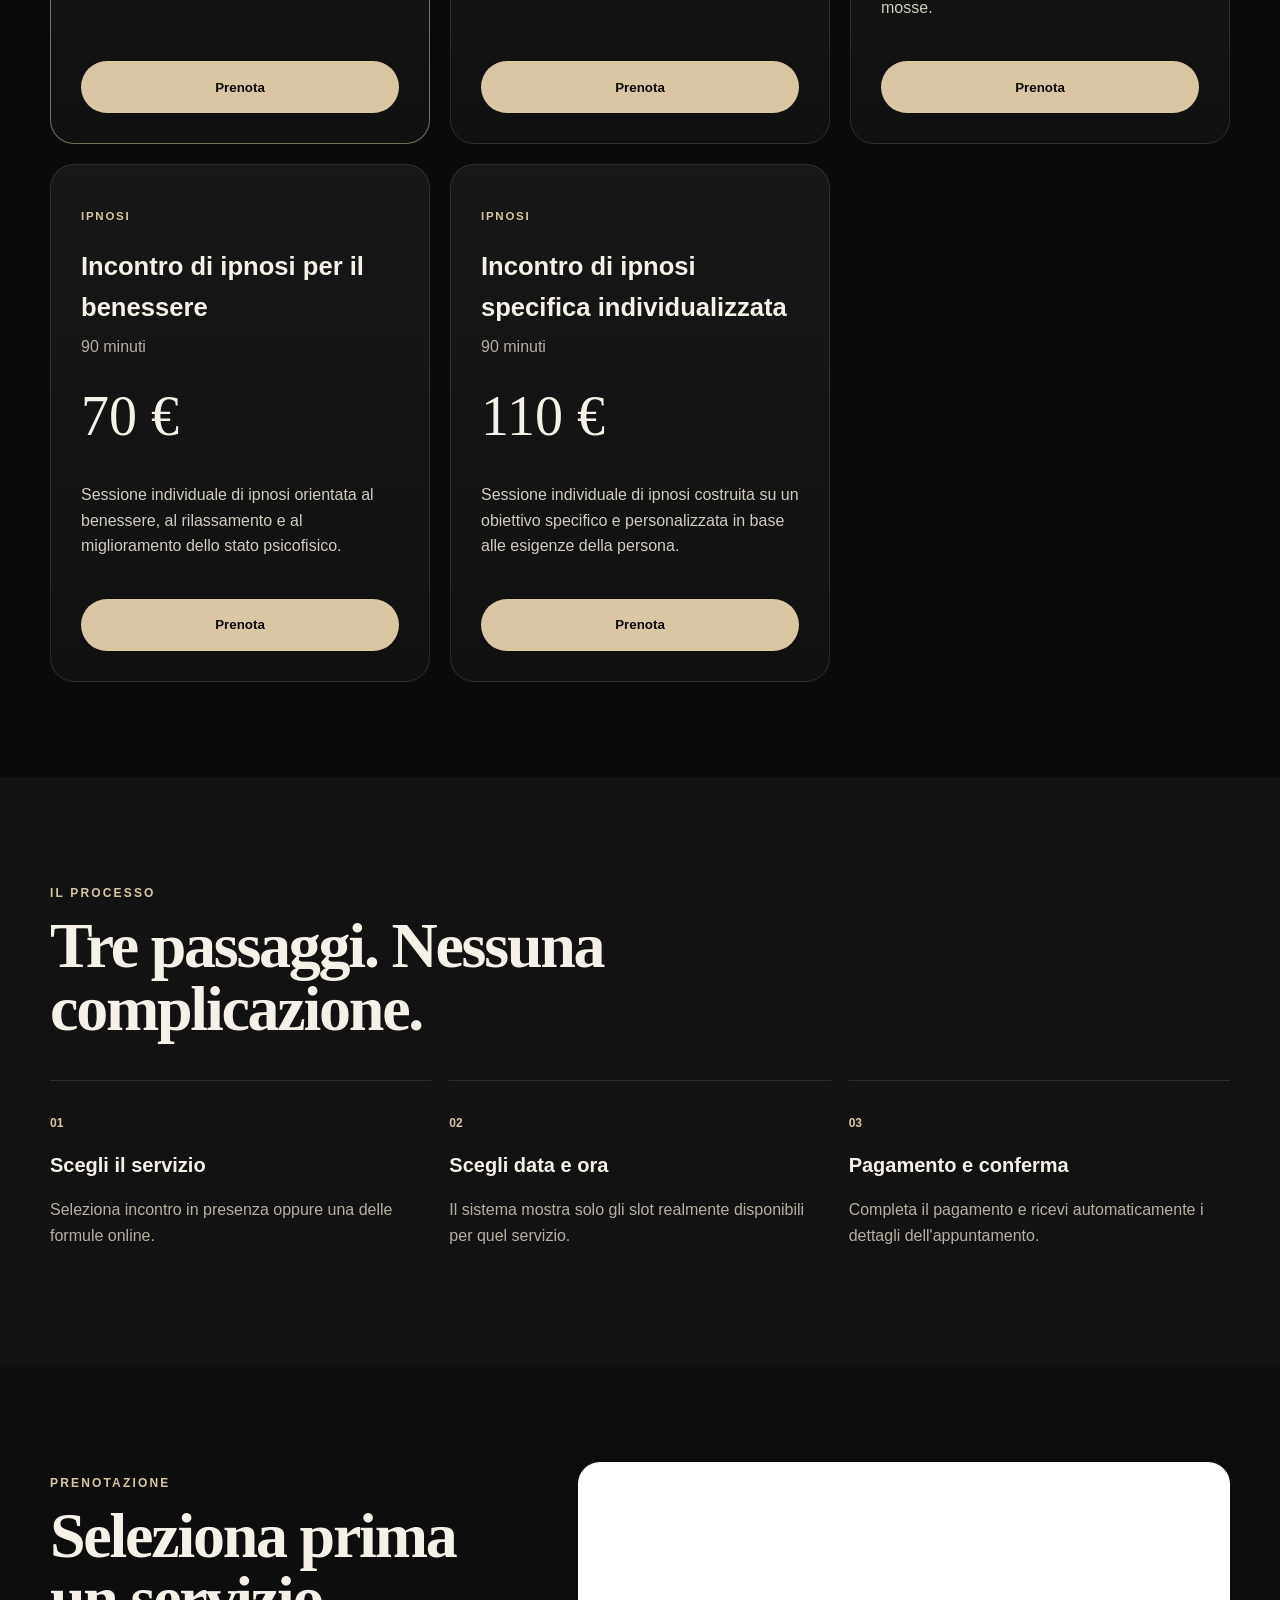
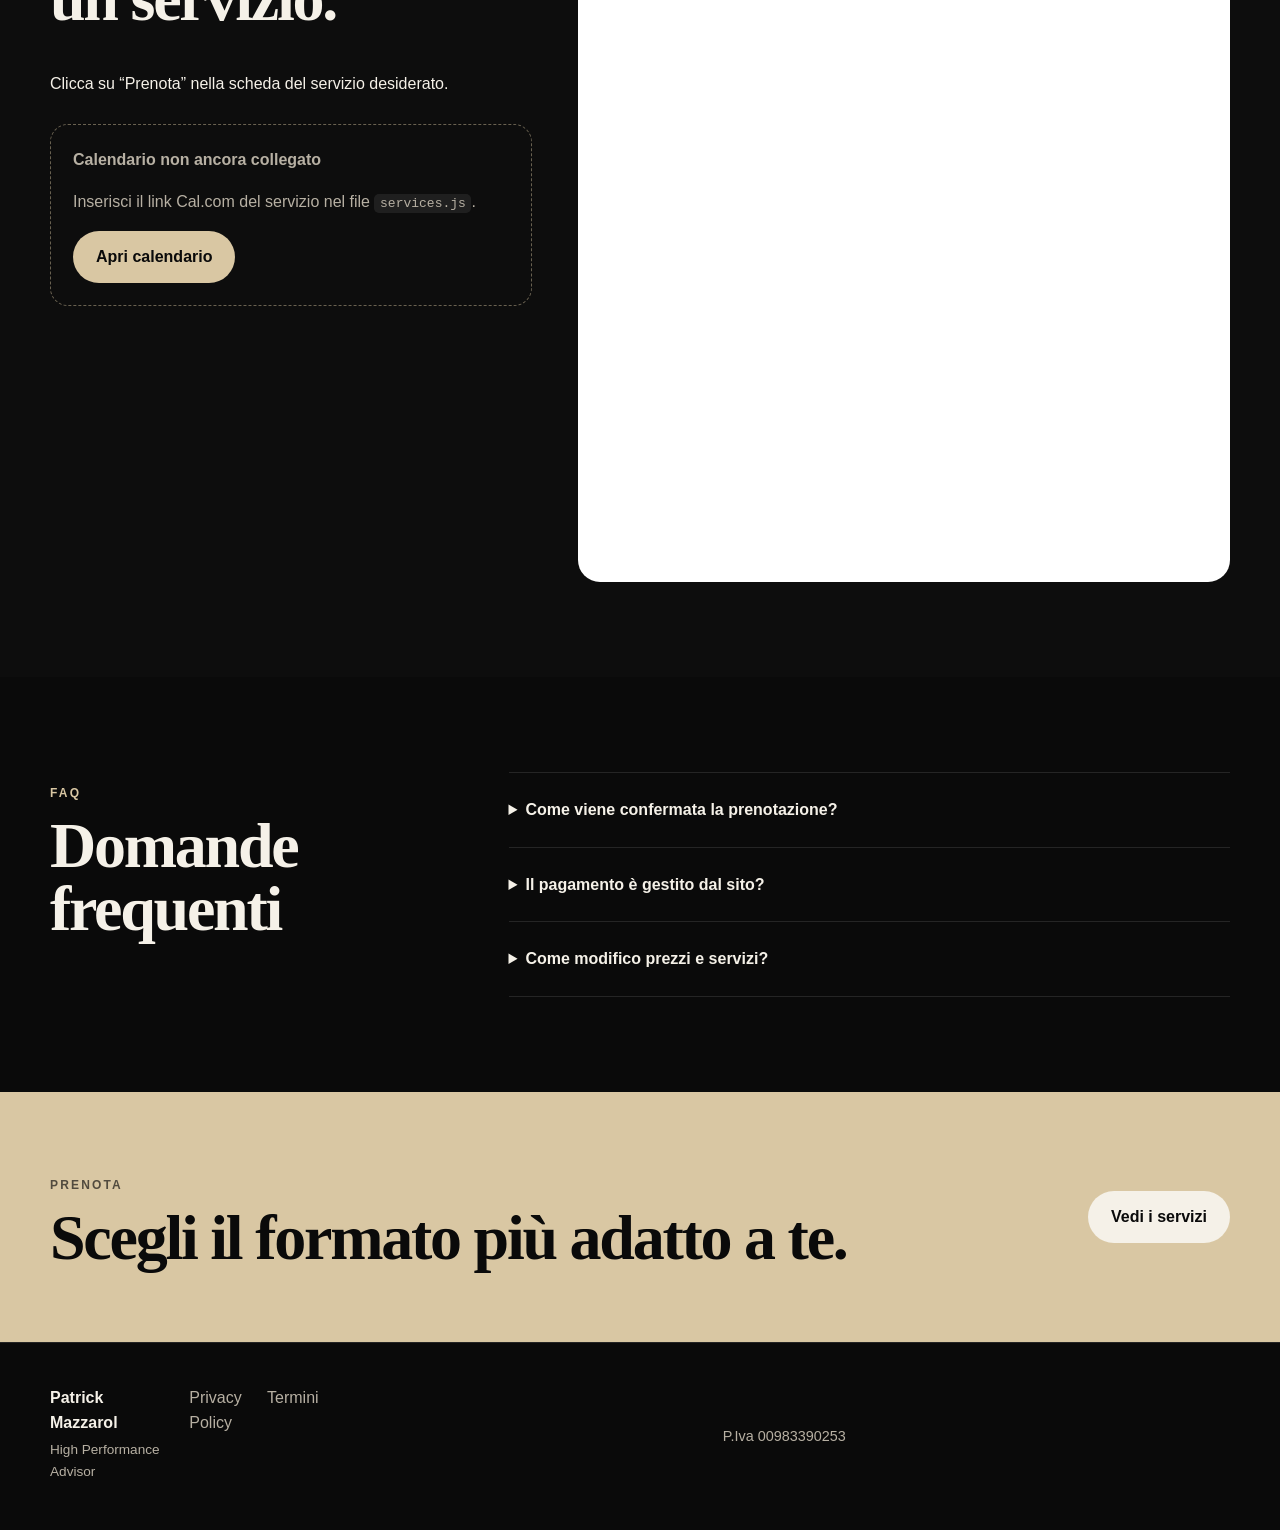
==== commit 61086409: "Update index.html" ====
--- a/index.html
+++ b/index.html
@@ -190,7 +190,7 @@
       </div>     
     <div style="display: flex; justify-content: center; width: 100%; margin-top: 40px; margin-bottom: 40px;">
   <span style="color: #b7b0a3; font-size: 0.9rem; text-align: center;">
-    Il tuo testo qui
+P.Iva 00983390253
   </span>
 </div>    
   </footer>
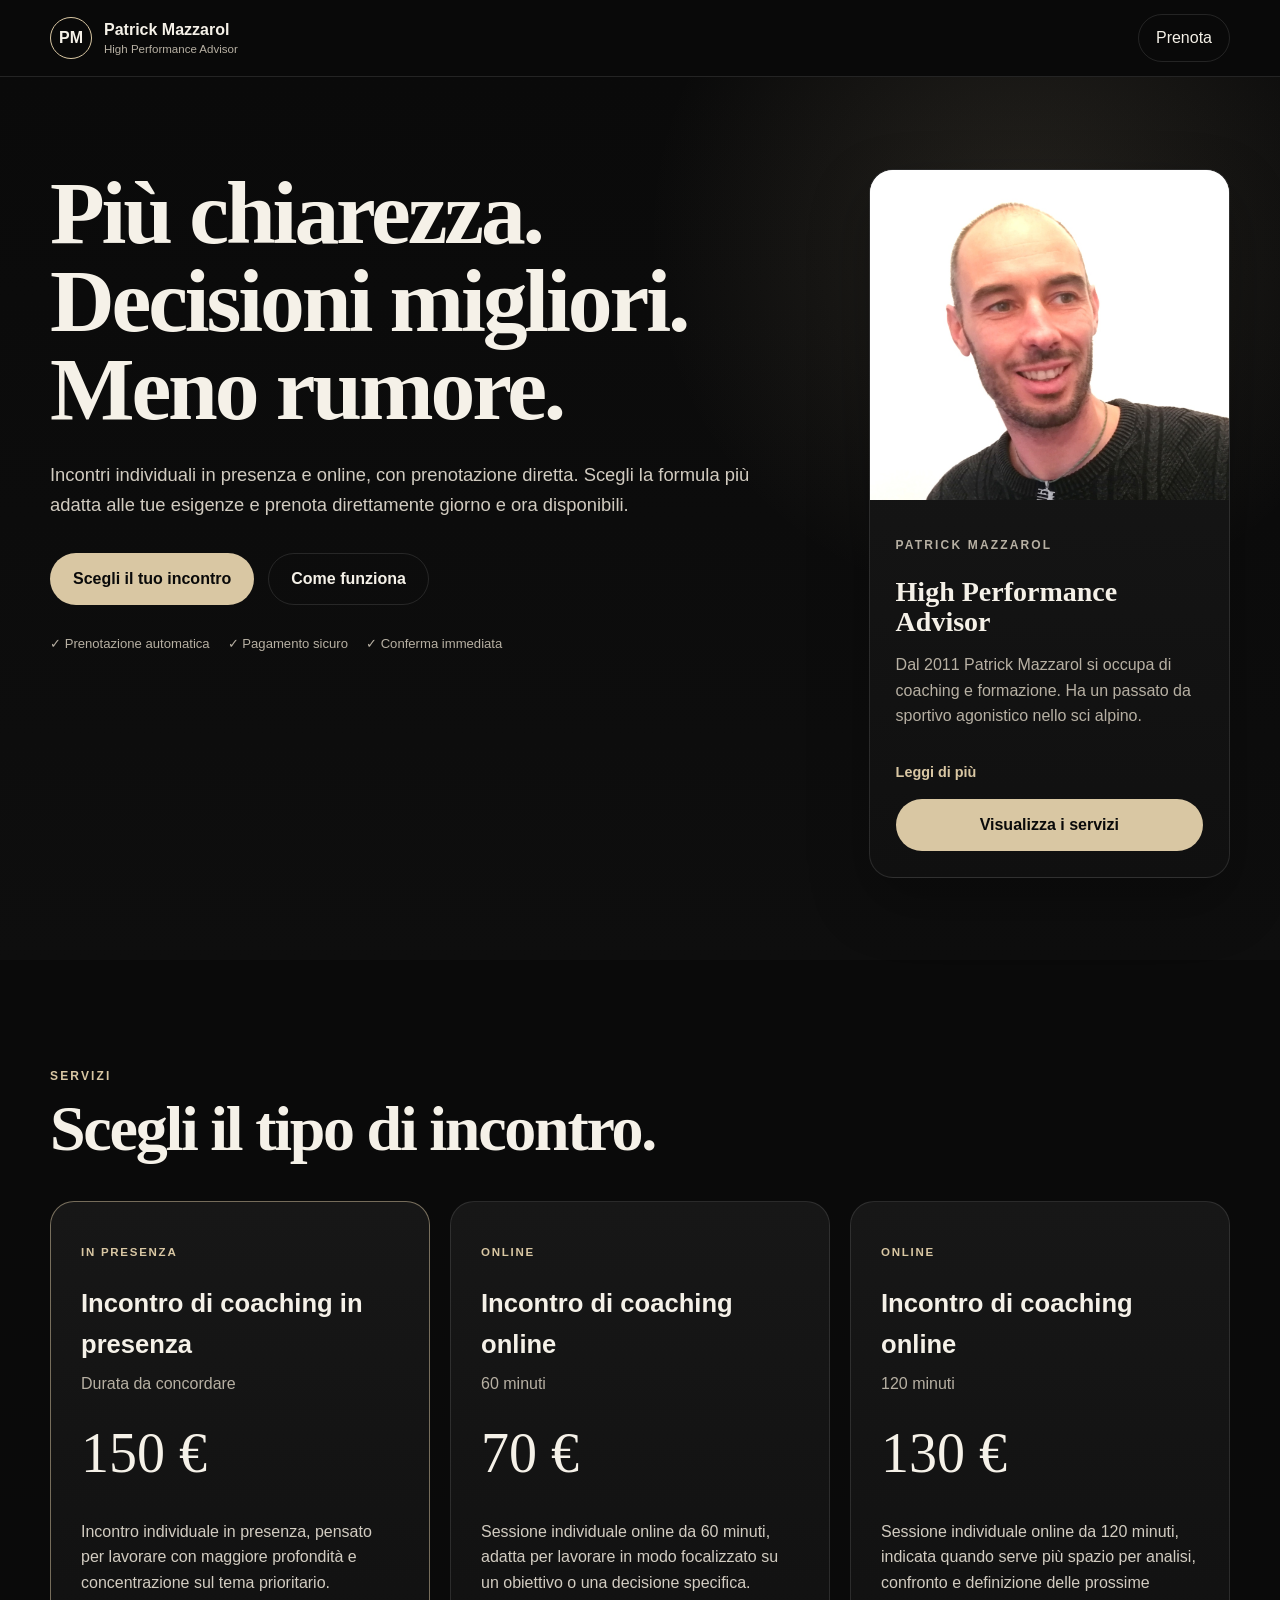
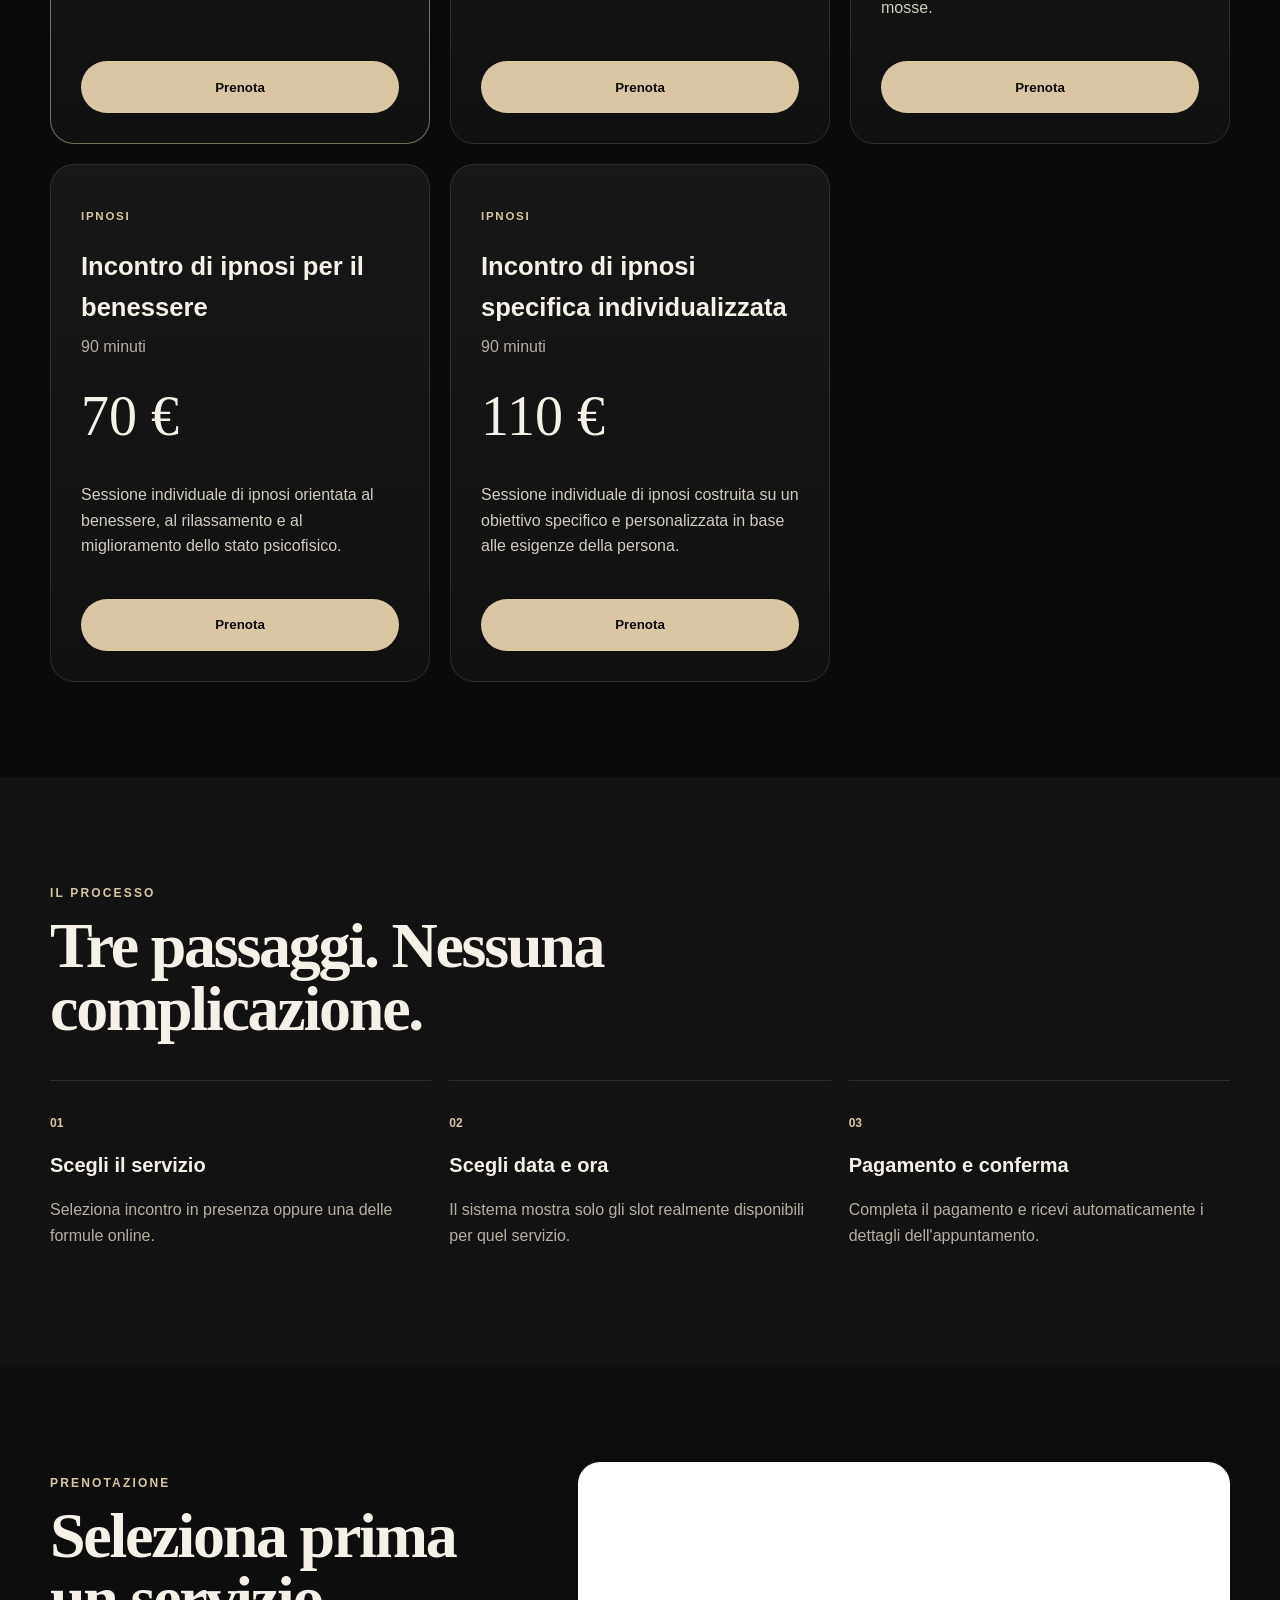
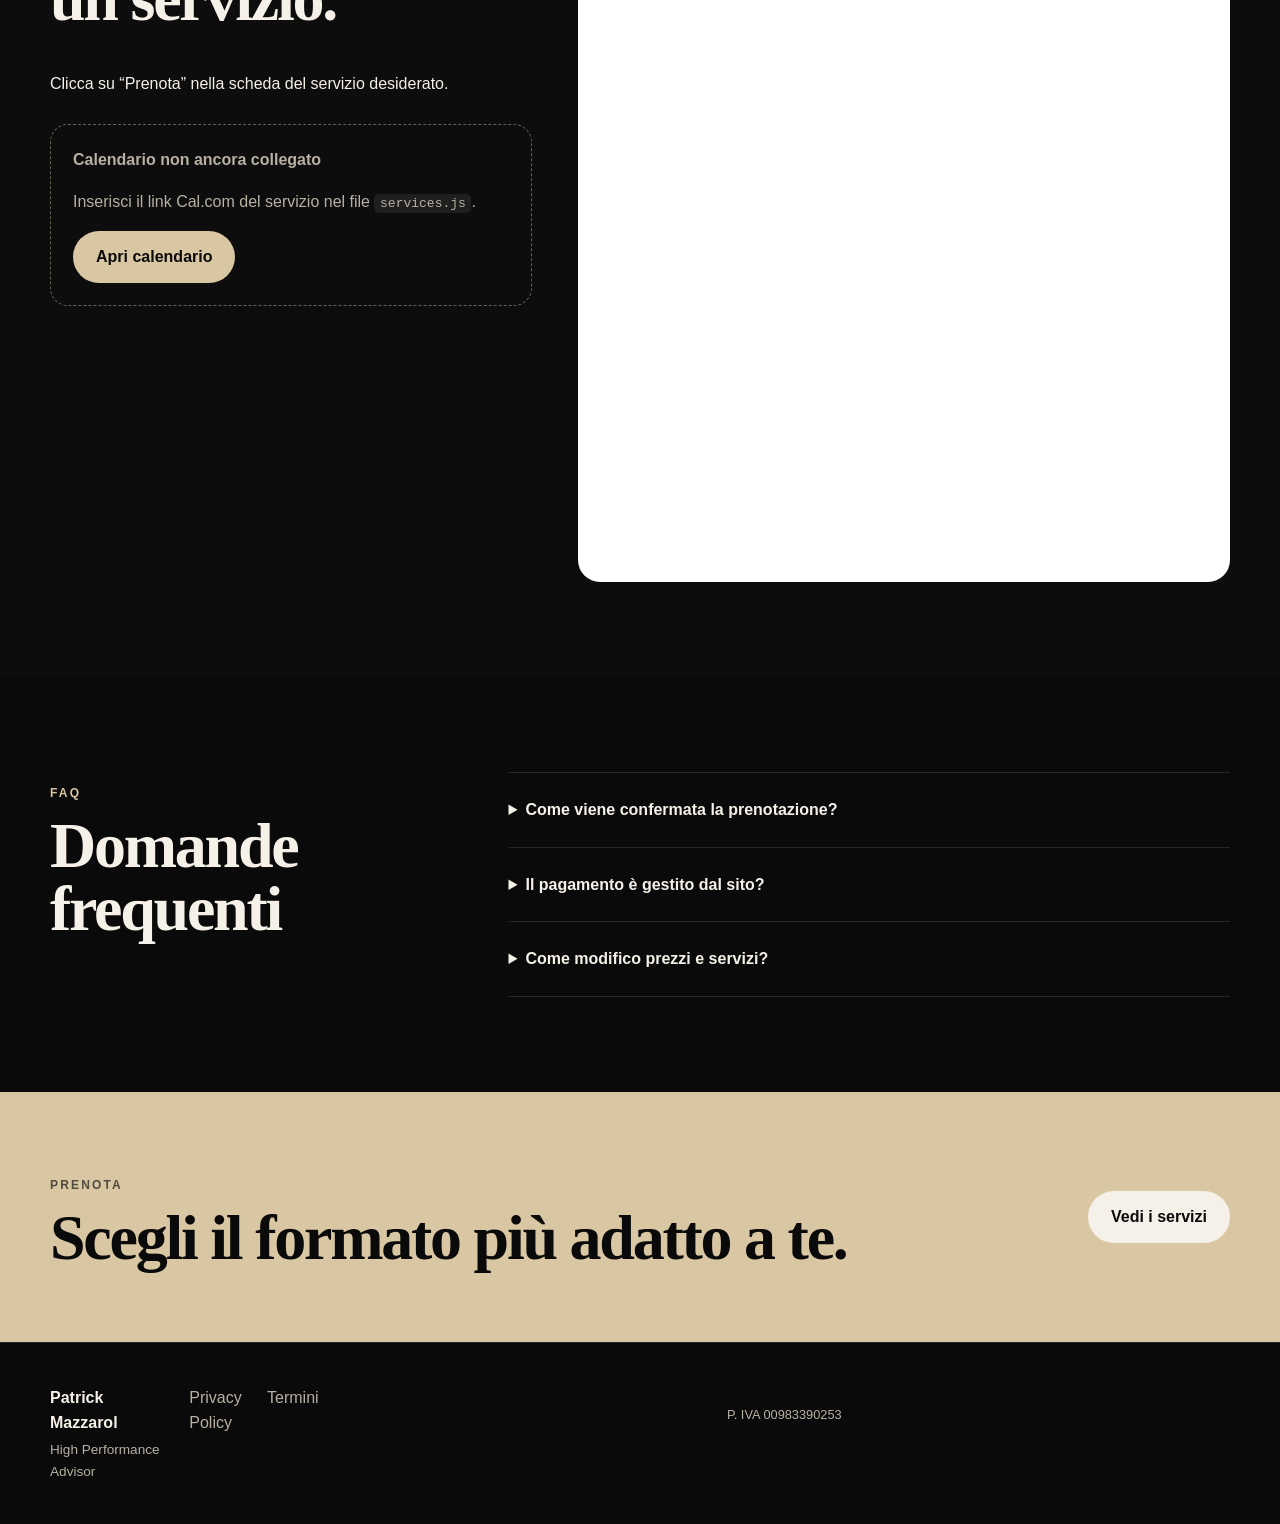
==== commit 3811eb5f: "Update index.html" ====
--- a/index.html
+++ b/index.html
@@ -188,11 +188,11 @@
         <a href="privacy.html">Privacy Policy</a>
         <a href="terms.html">Termini</a>
       </div>     
-    <div style="display: flex; justify-content: center; width: 100%; margin-top: 40px; margin-bottom: 40px;">
-  <span style="color: #b7b0a3; font-size: 0.9rem; text-align: center;">
-P.Iva 00983390253
-  </span>
-</div>    
+    <div style="width: 100%; text-align: center; margin-top: 20px;">
+    <p style="font-size: 0.8rem; color: #b7b0a3; margin: 0;">
+      P. IVA 00983390253
+    </p>
+  </div>
   </footer>
 
   <script src="services.js"></script>
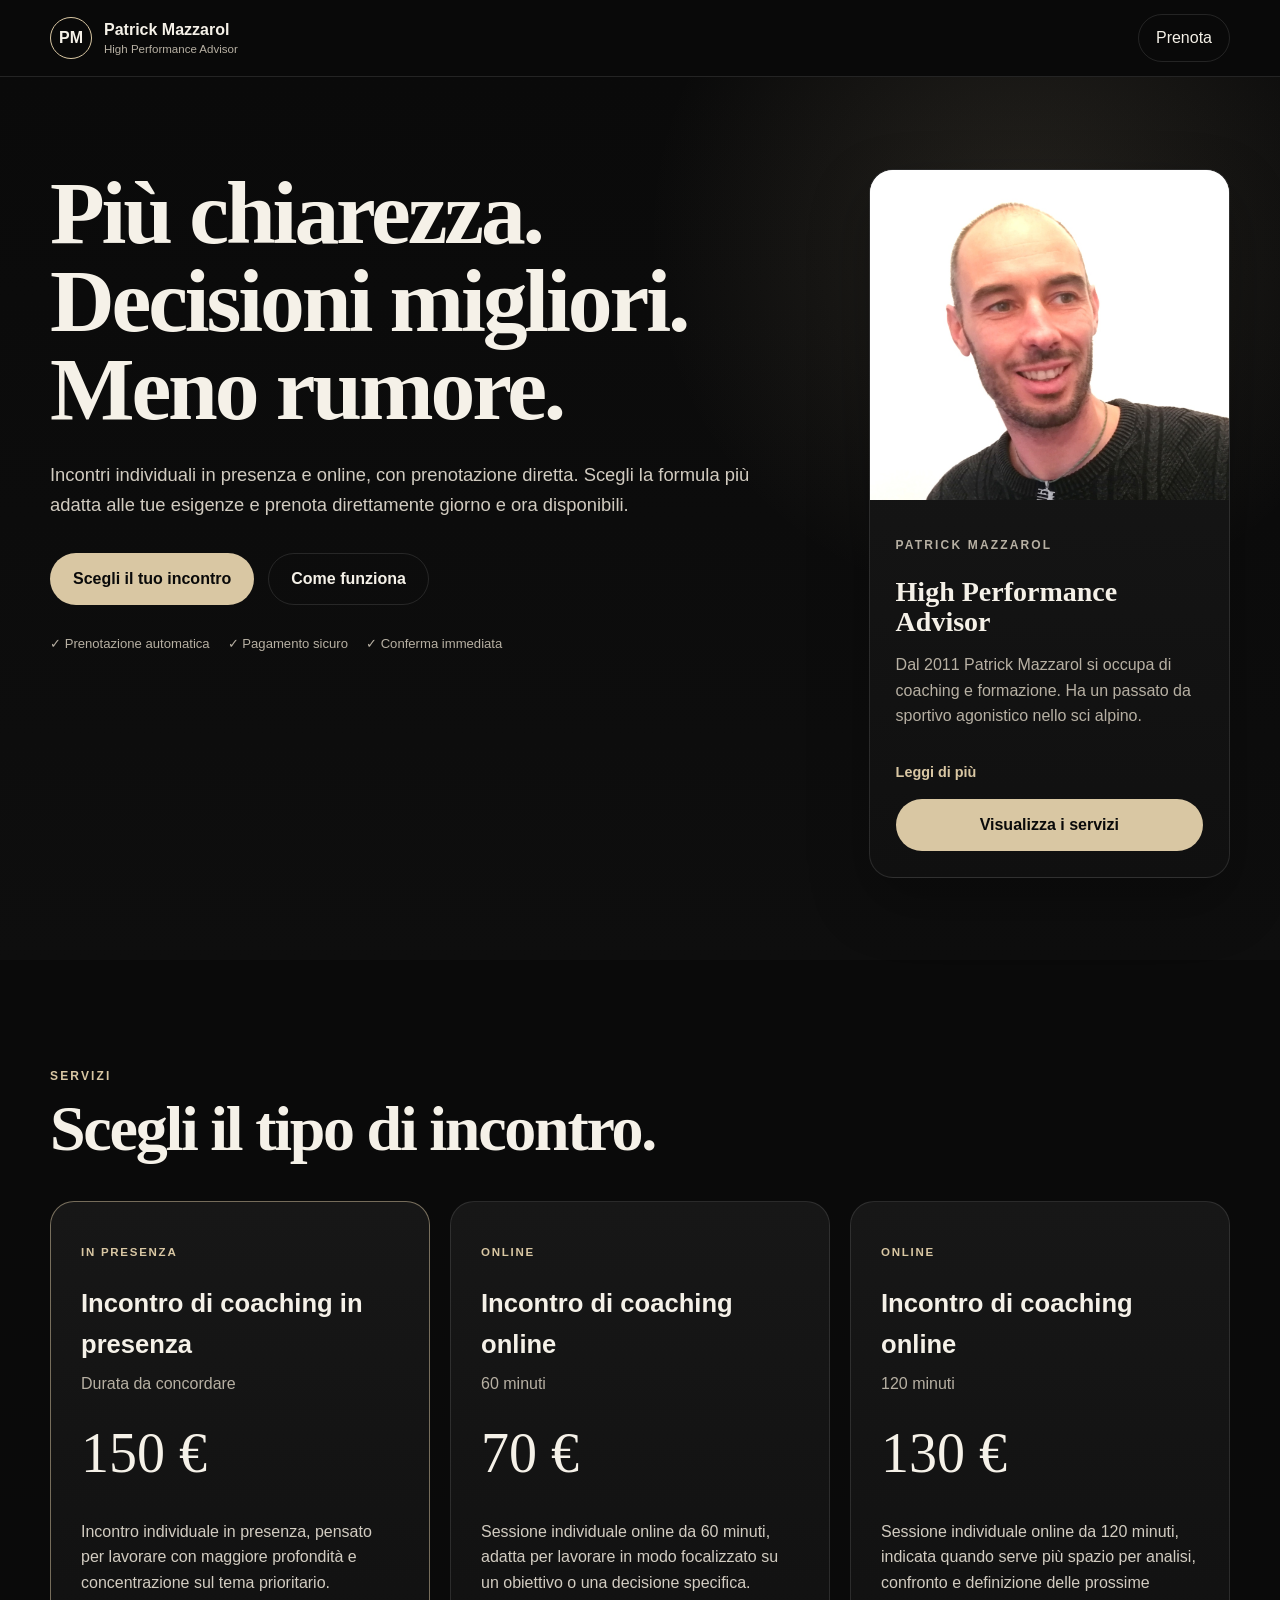
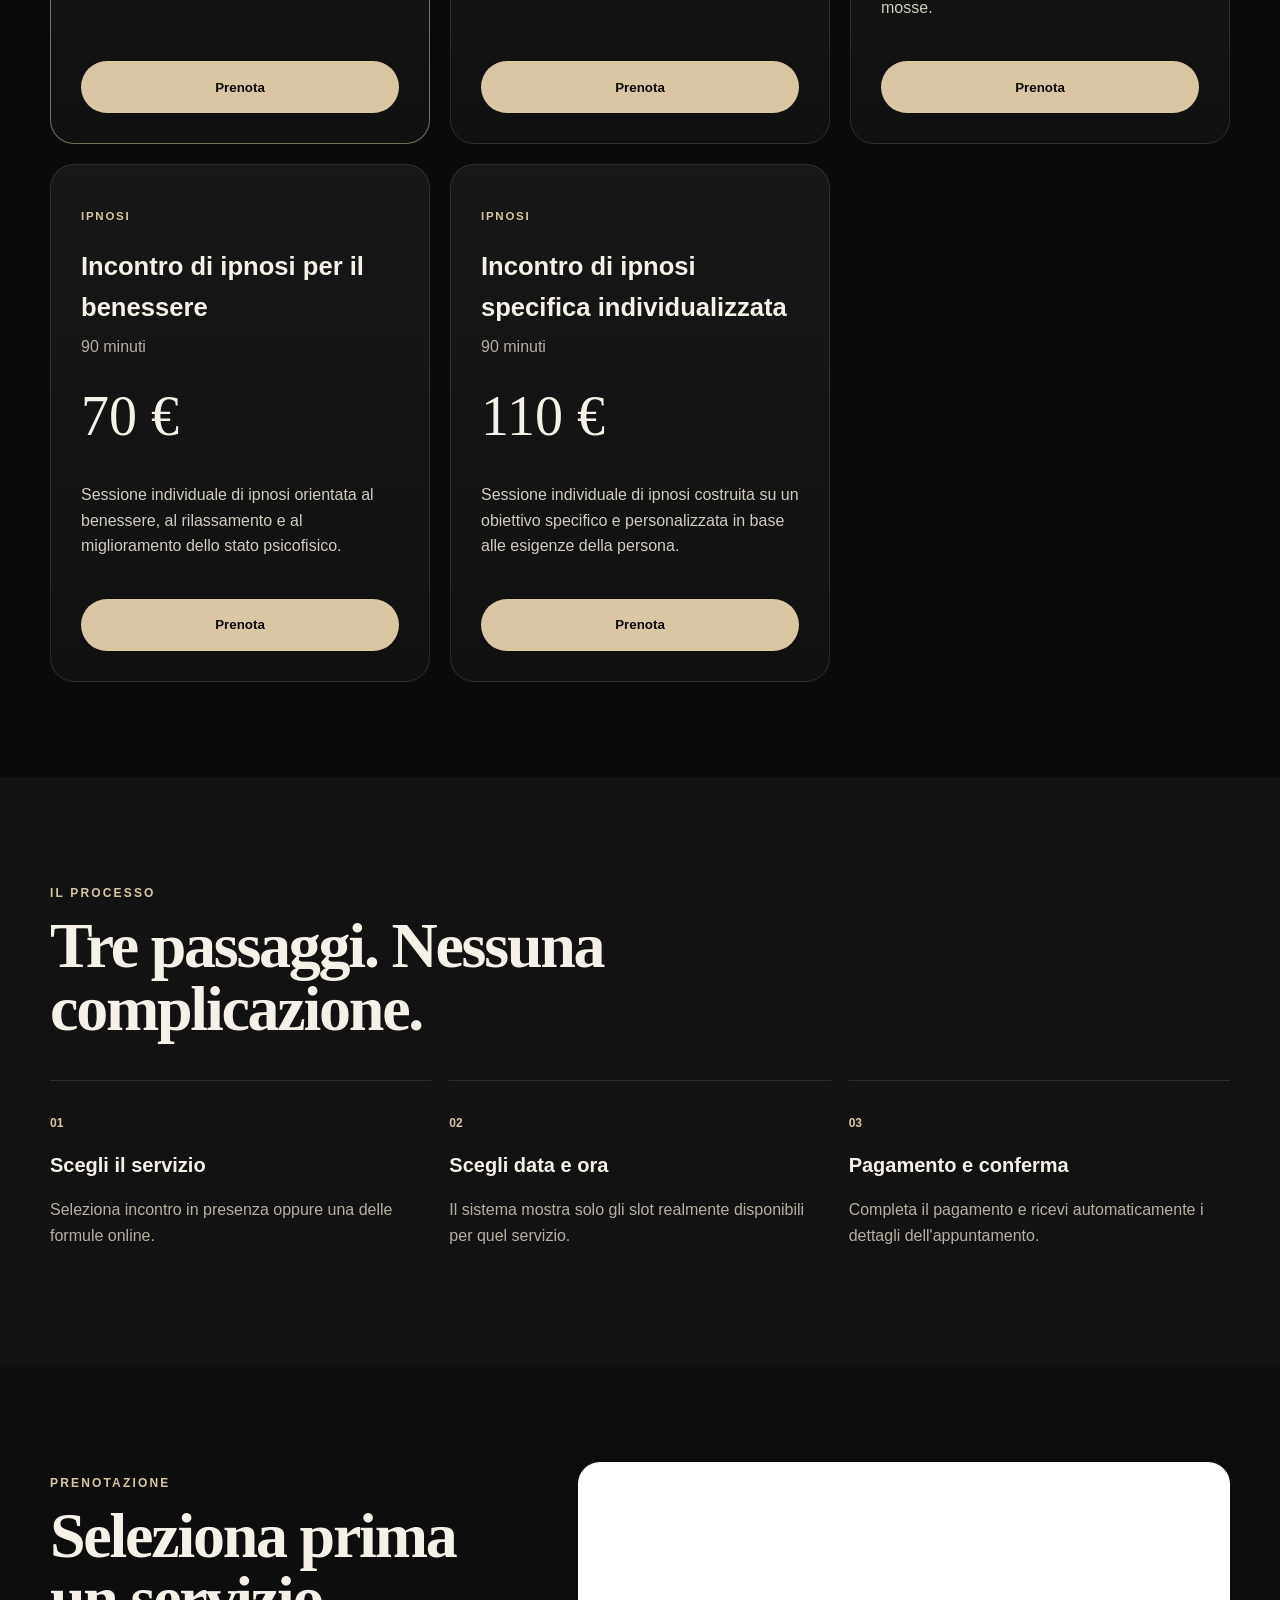
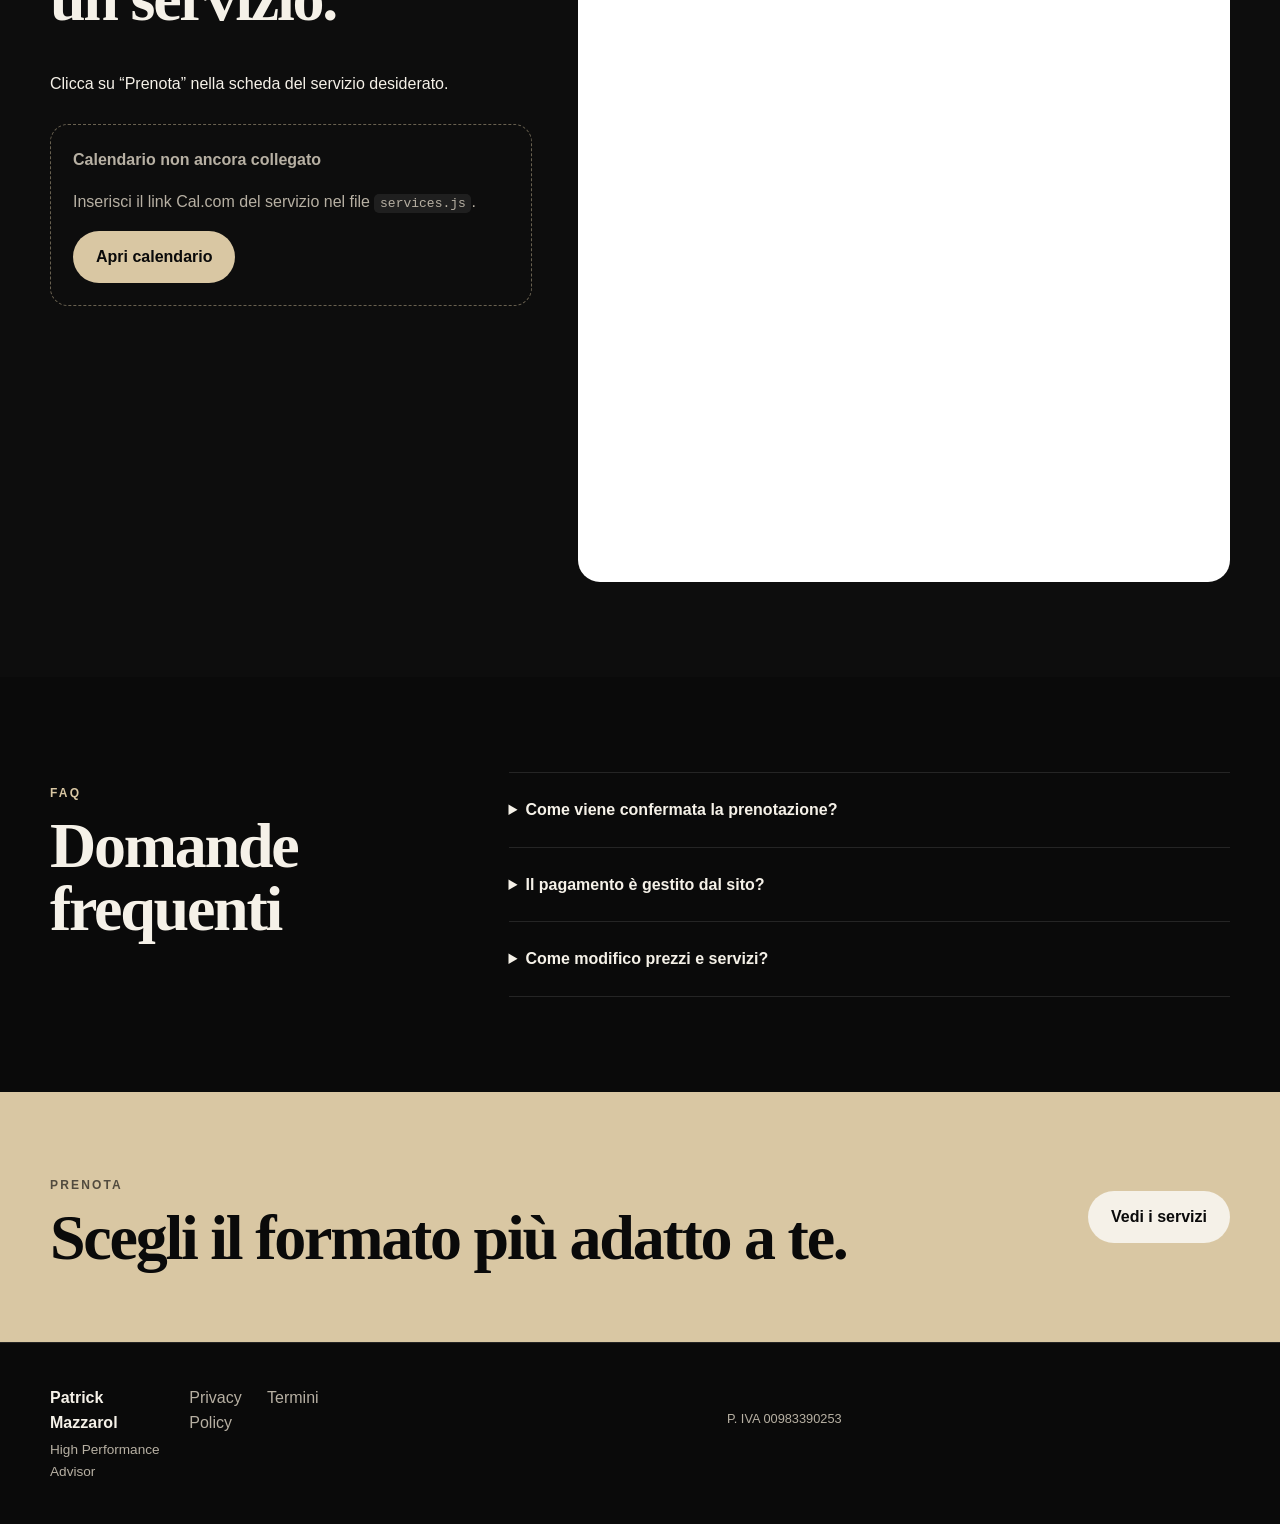
==== commit 4f8b0949: "Update index.html" ====
--- a/index.html
+++ b/index.html
@@ -188,8 +188,8 @@
         <a href="privacy.html">Privacy Policy</a>
         <a href="terms.html">Termini</a>
       </div>     
-    <div style="width: 100%; text-align: center; margin-top: 20px;">
-    <p style="font-size: 0.8rem; color: #b7b0a3; margin: 0;">
+    <div style="width: 100%; text-align: center; margin-top: 24px;">
+    <p style="margin: 0; font-size: 0.8rem; color: #b7b0a3;">
       P. IVA 00983390253
     </p>
   </div>
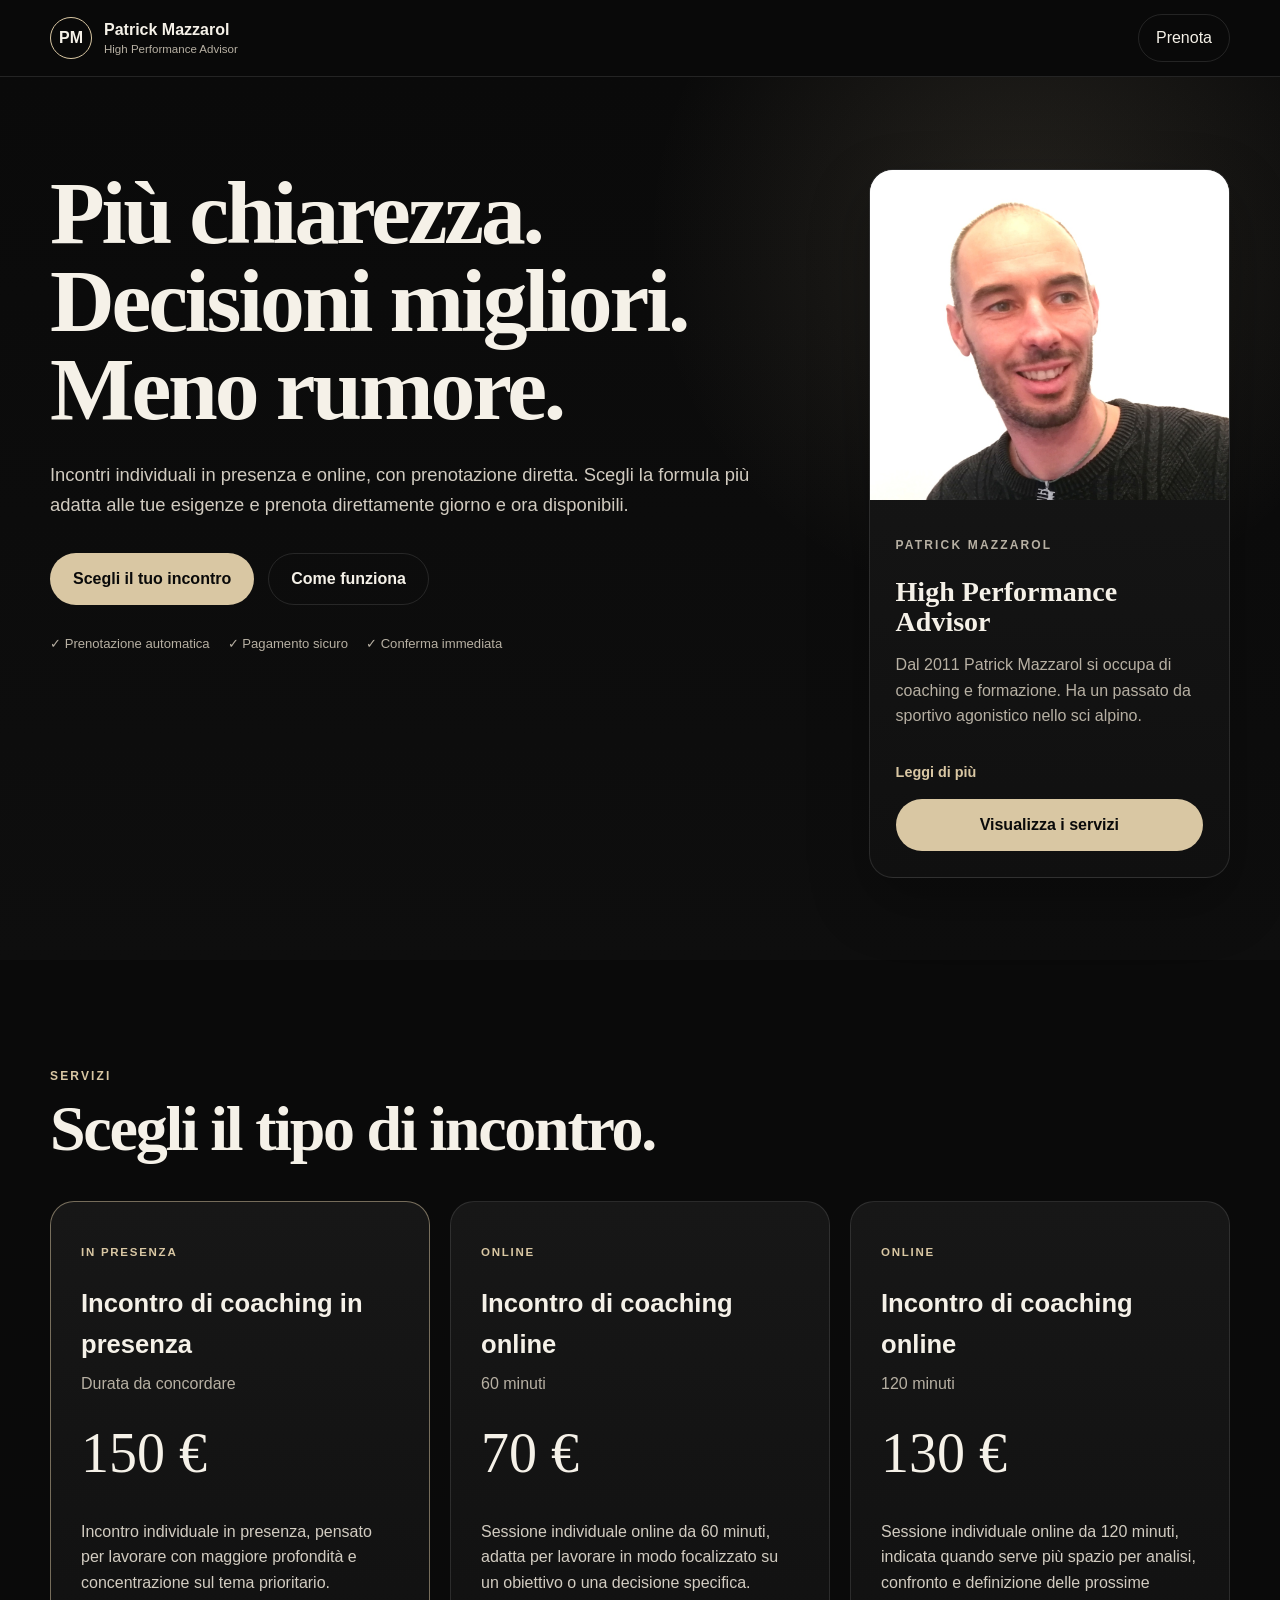
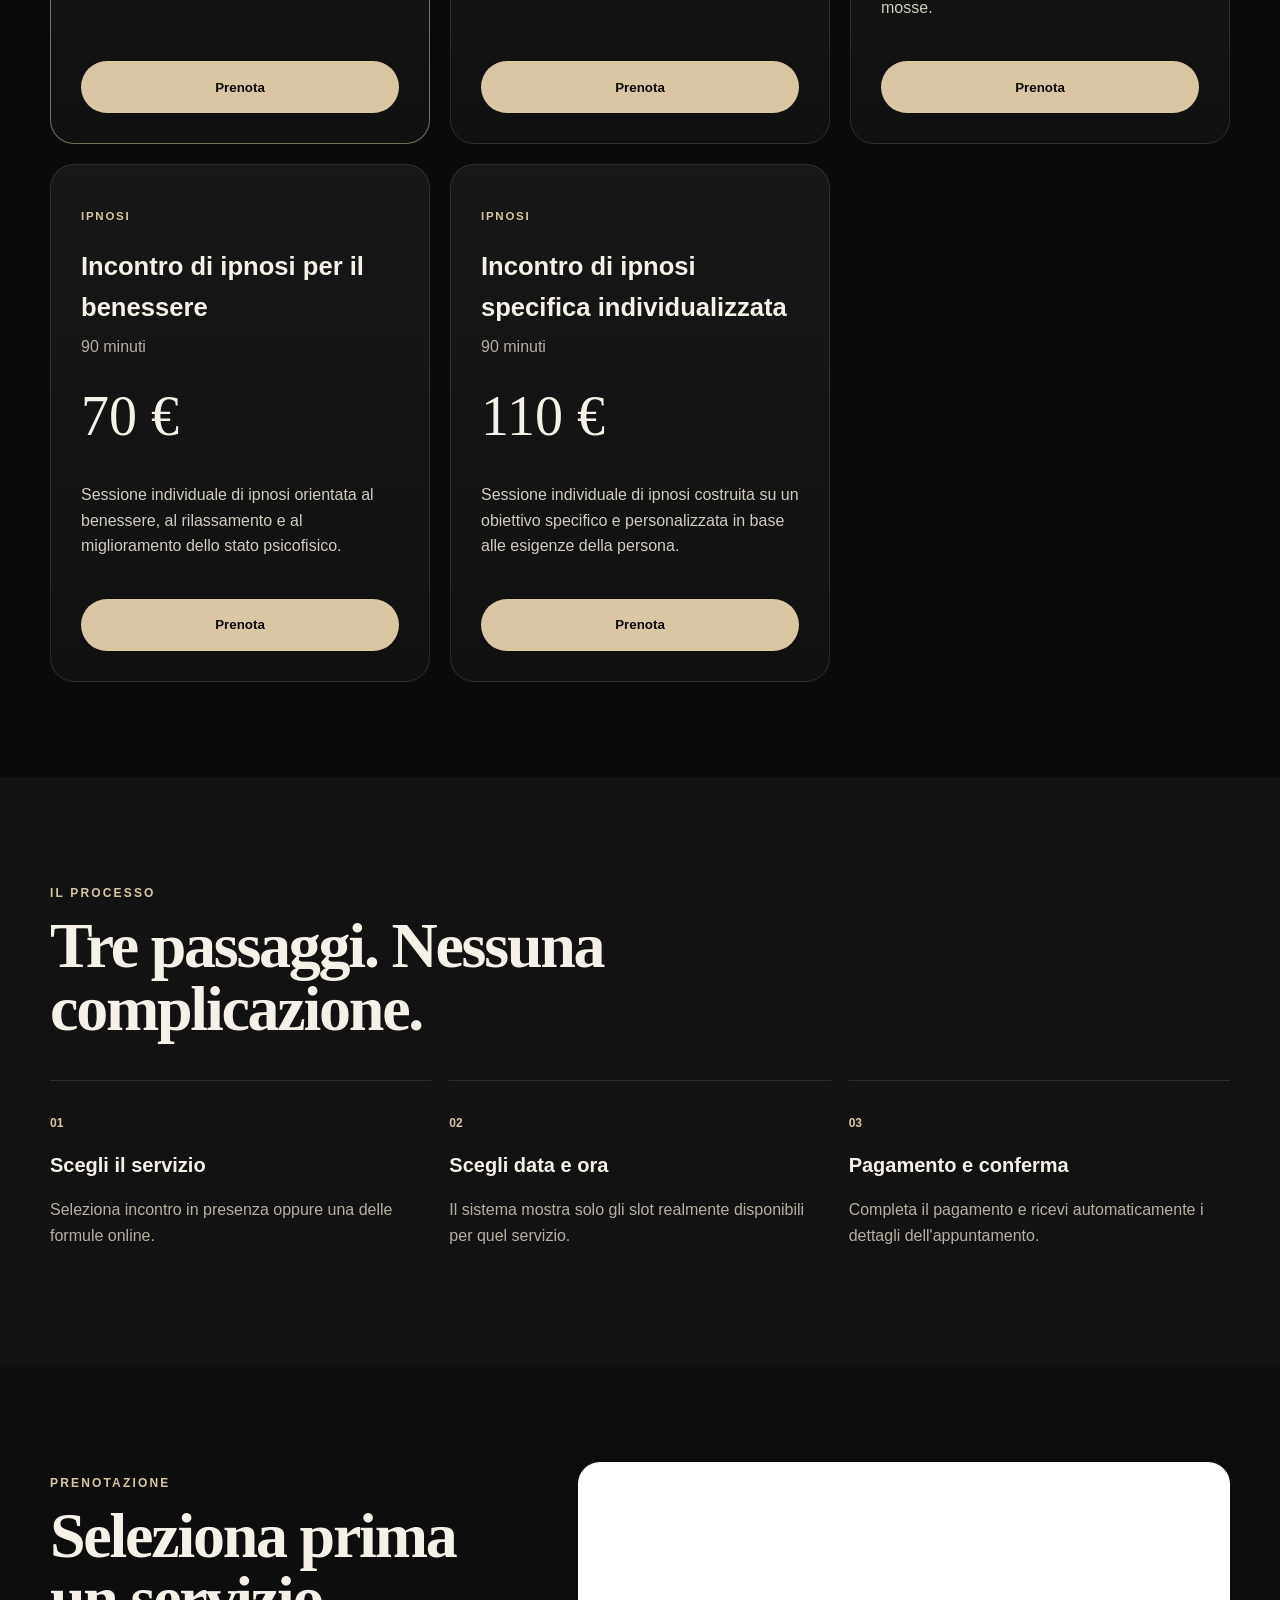
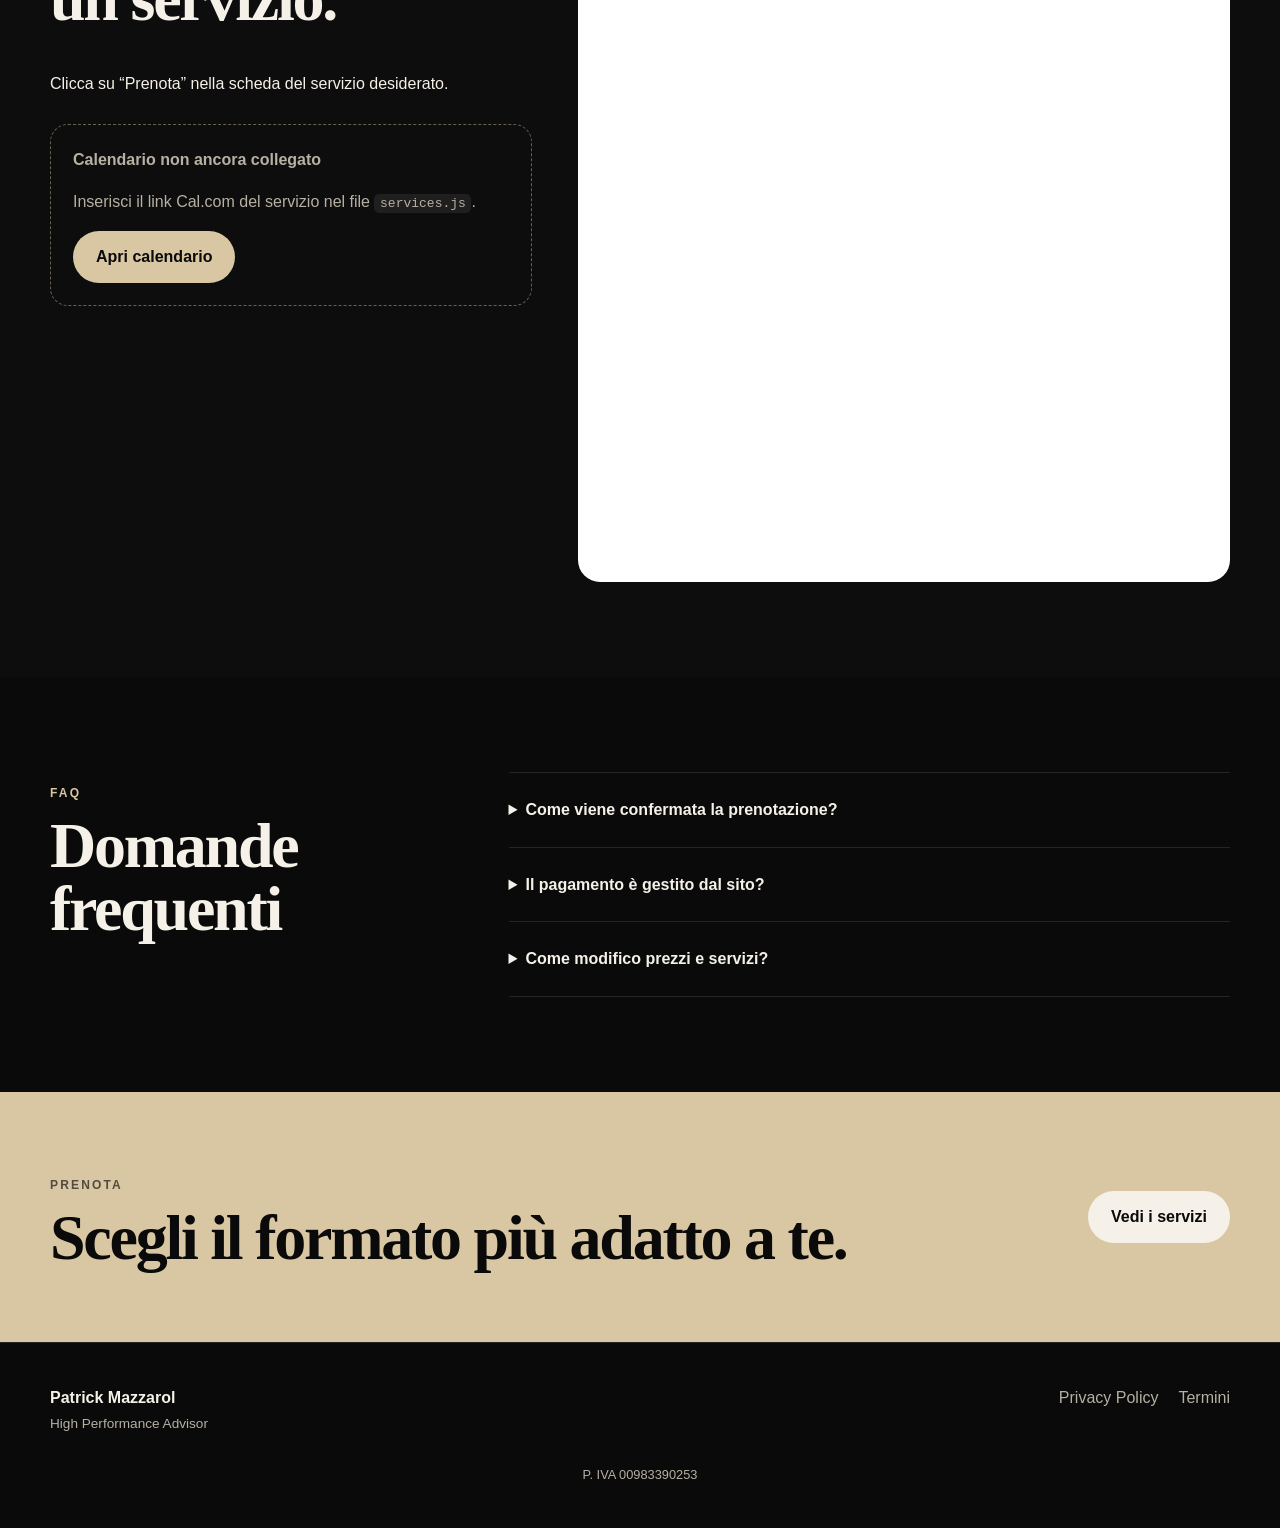
==== commit 36109c4f: "Update index.html" ====
--- a/index.html
+++ b/index.html
@@ -187,12 +187,15 @@
       <div class="footer-links">
         <a href="privacy.html">Privacy Policy</a>
         <a href="terms.html">Termini</a>
-      </div>     
-    <div style="width: 100%; text-align: center; margin-top: 24px;">
+ </div>
+         </div>
+
+  <div style="width: 100%; text-align: center; margin-top: 30px;">
     <p style="margin: 0; font-size: 0.8rem; color: #b7b0a3;">
       P. IVA 00983390253
     </p>
   </div>
+      
   </footer>
 
   <script src="services.js"></script>
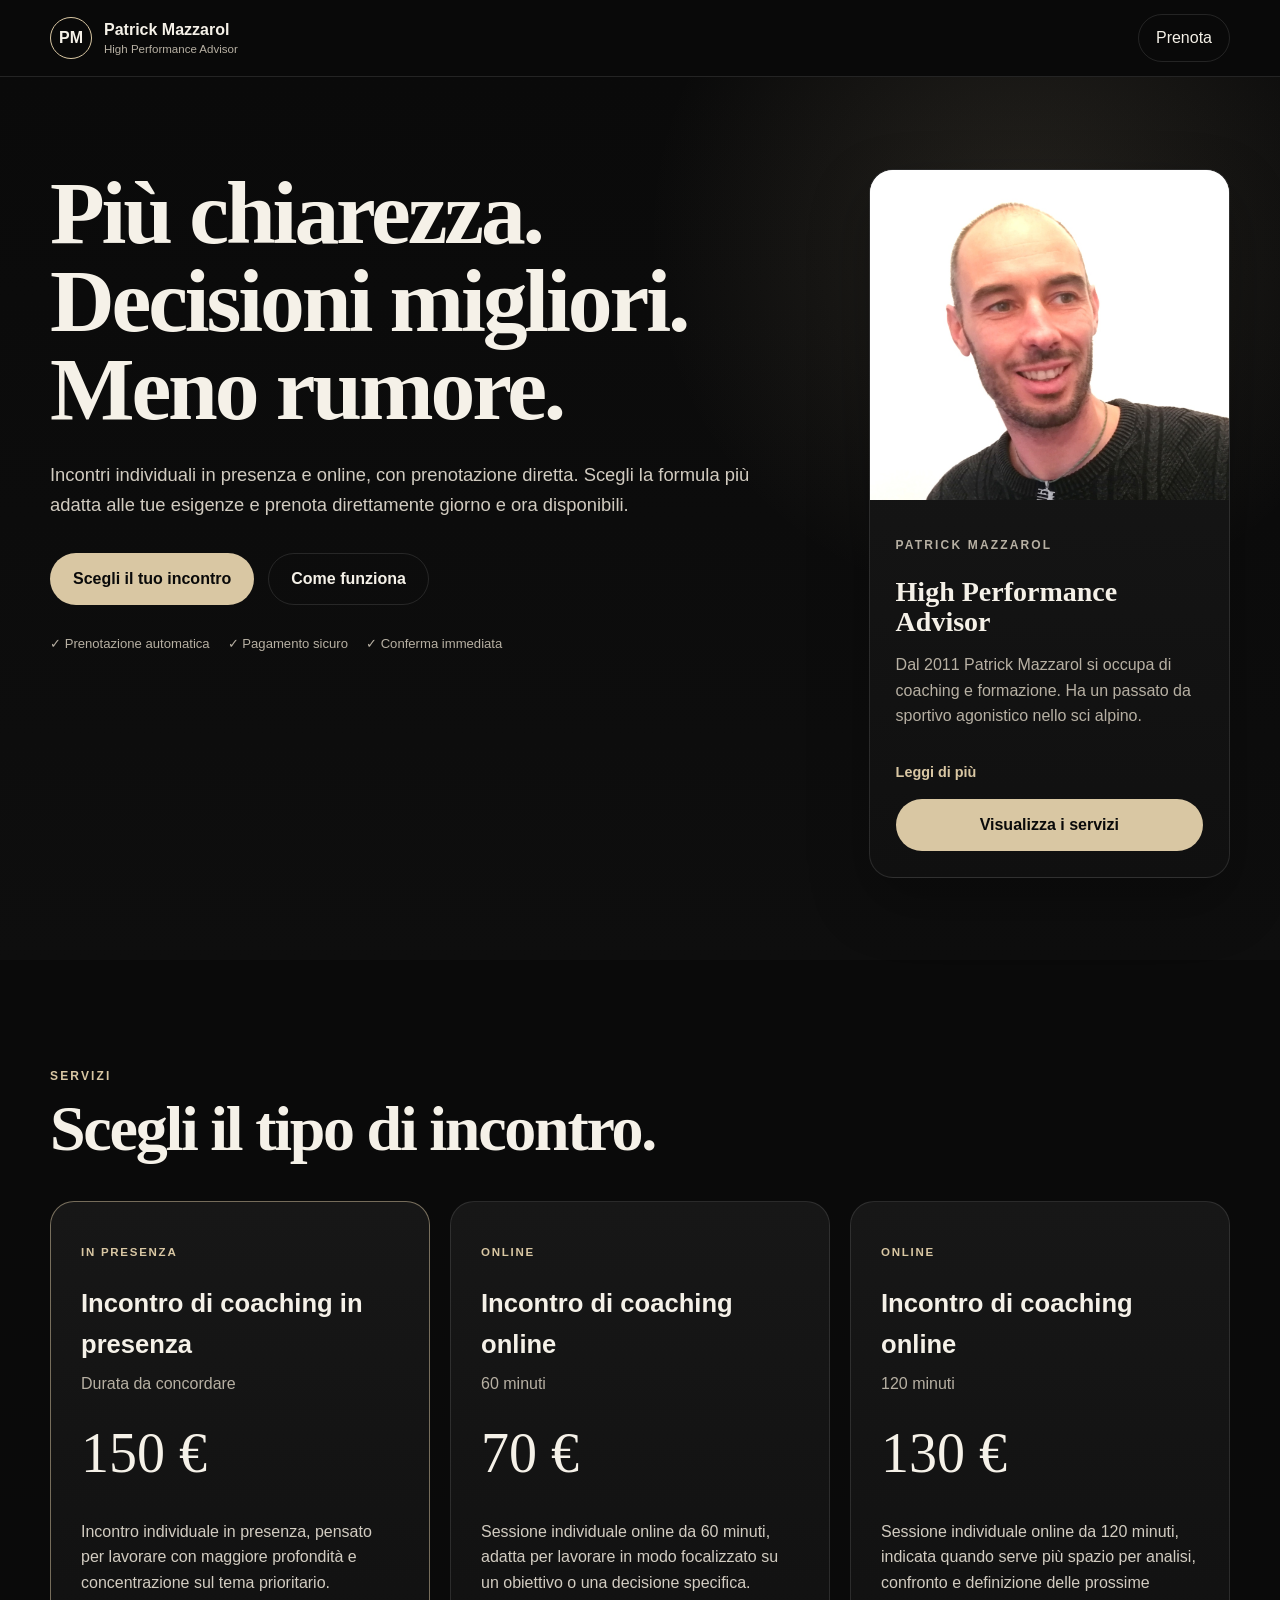
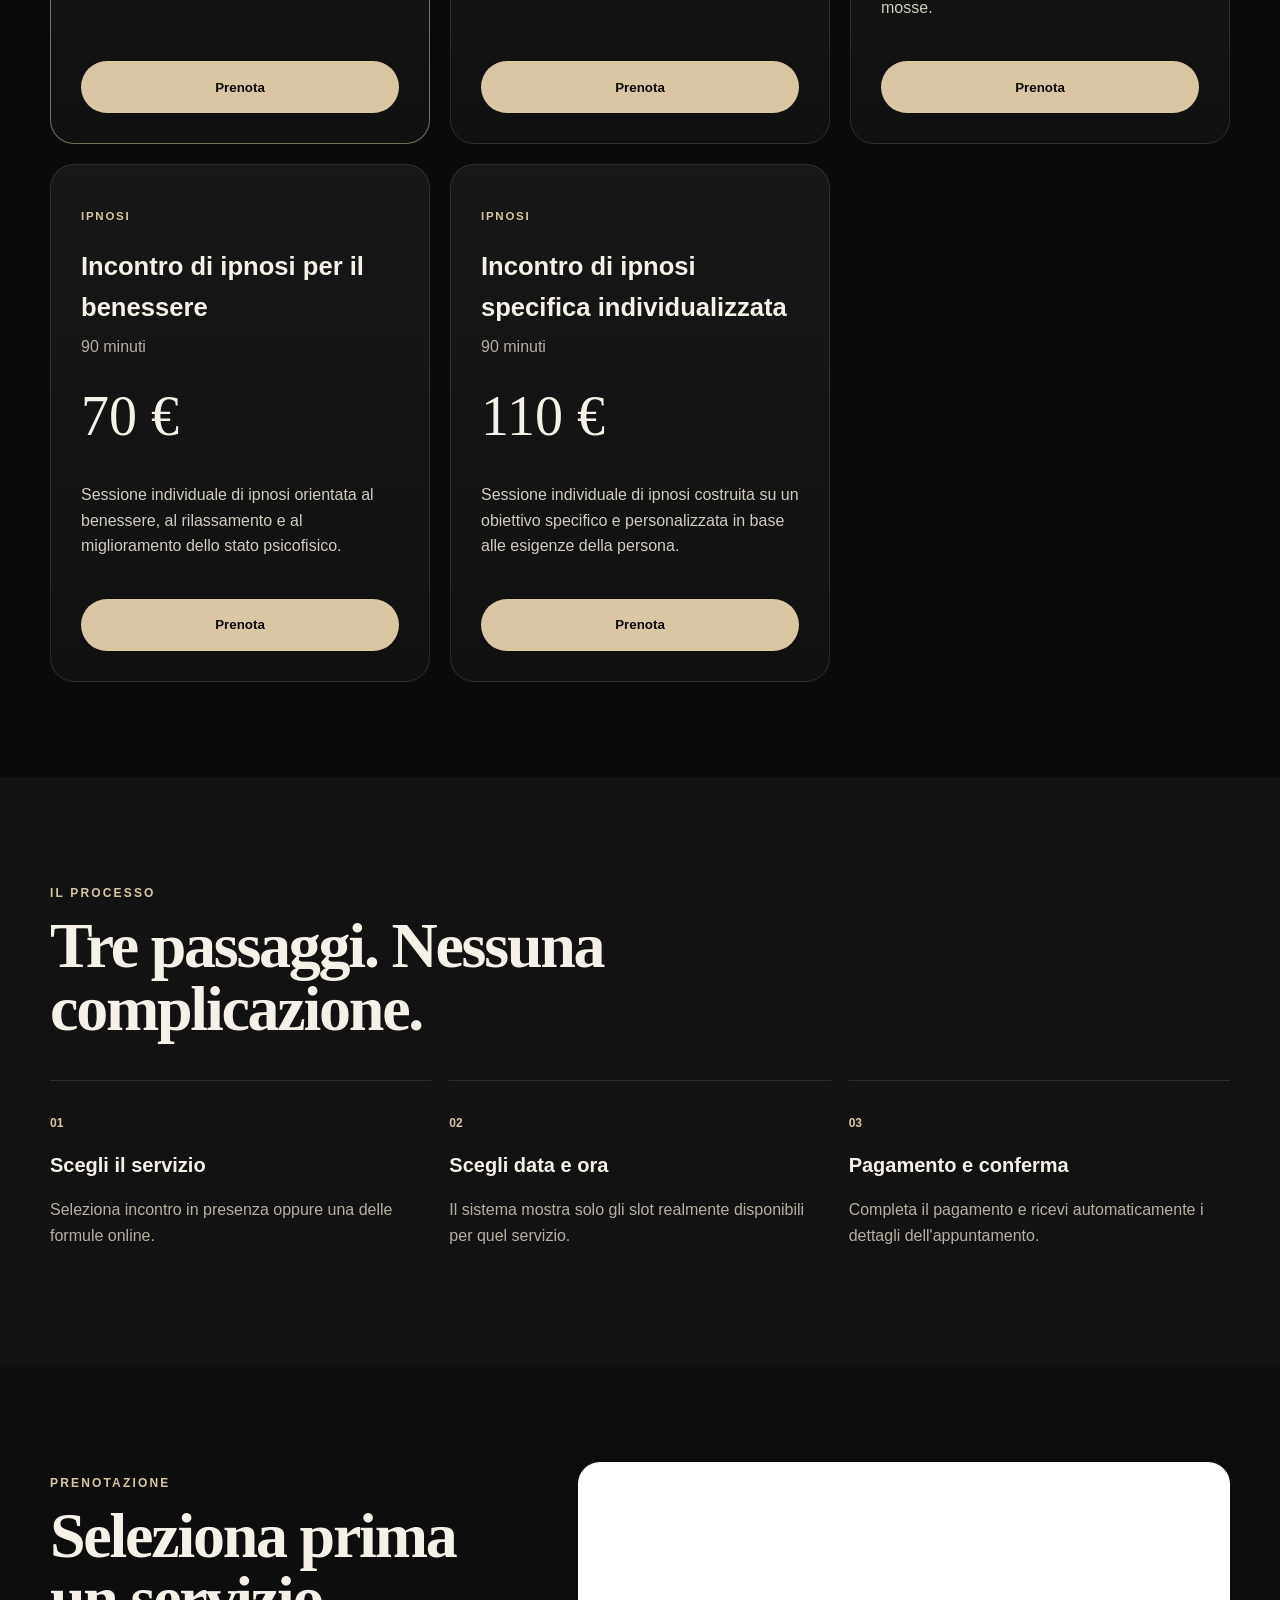
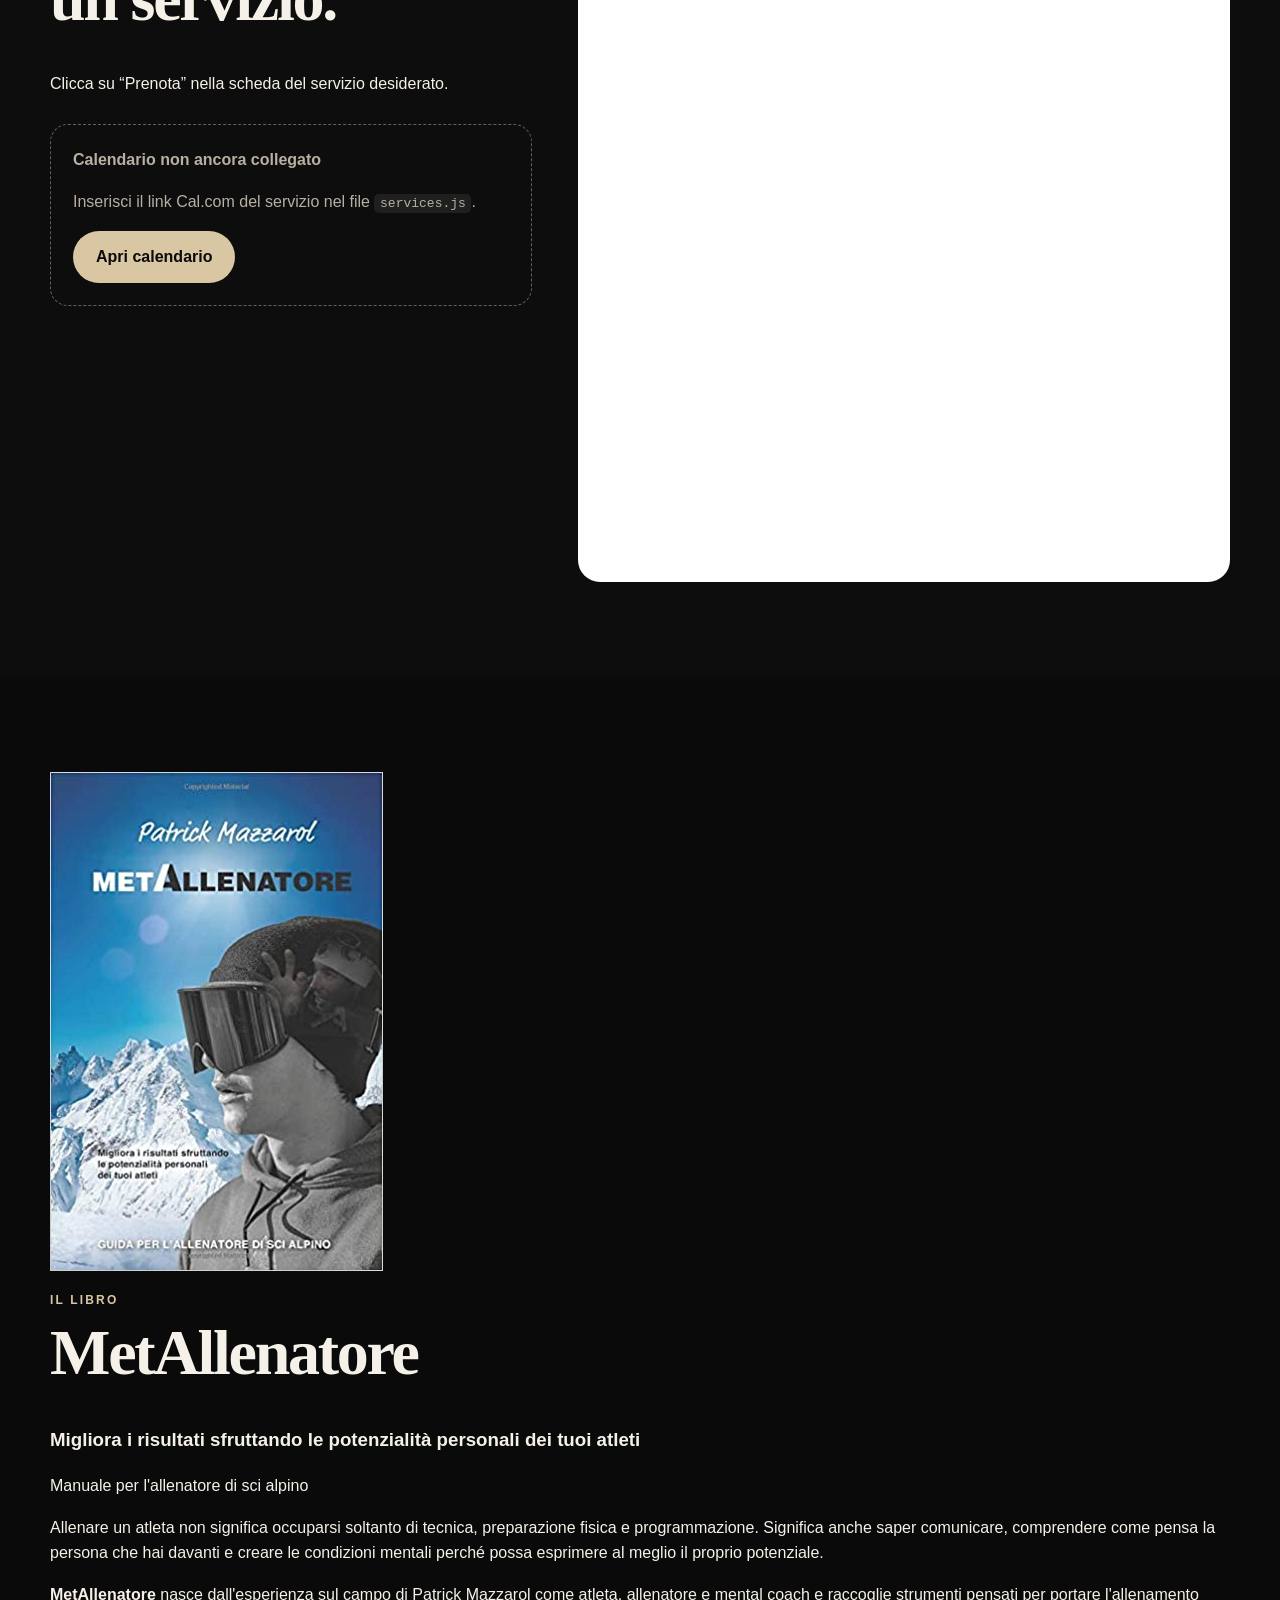
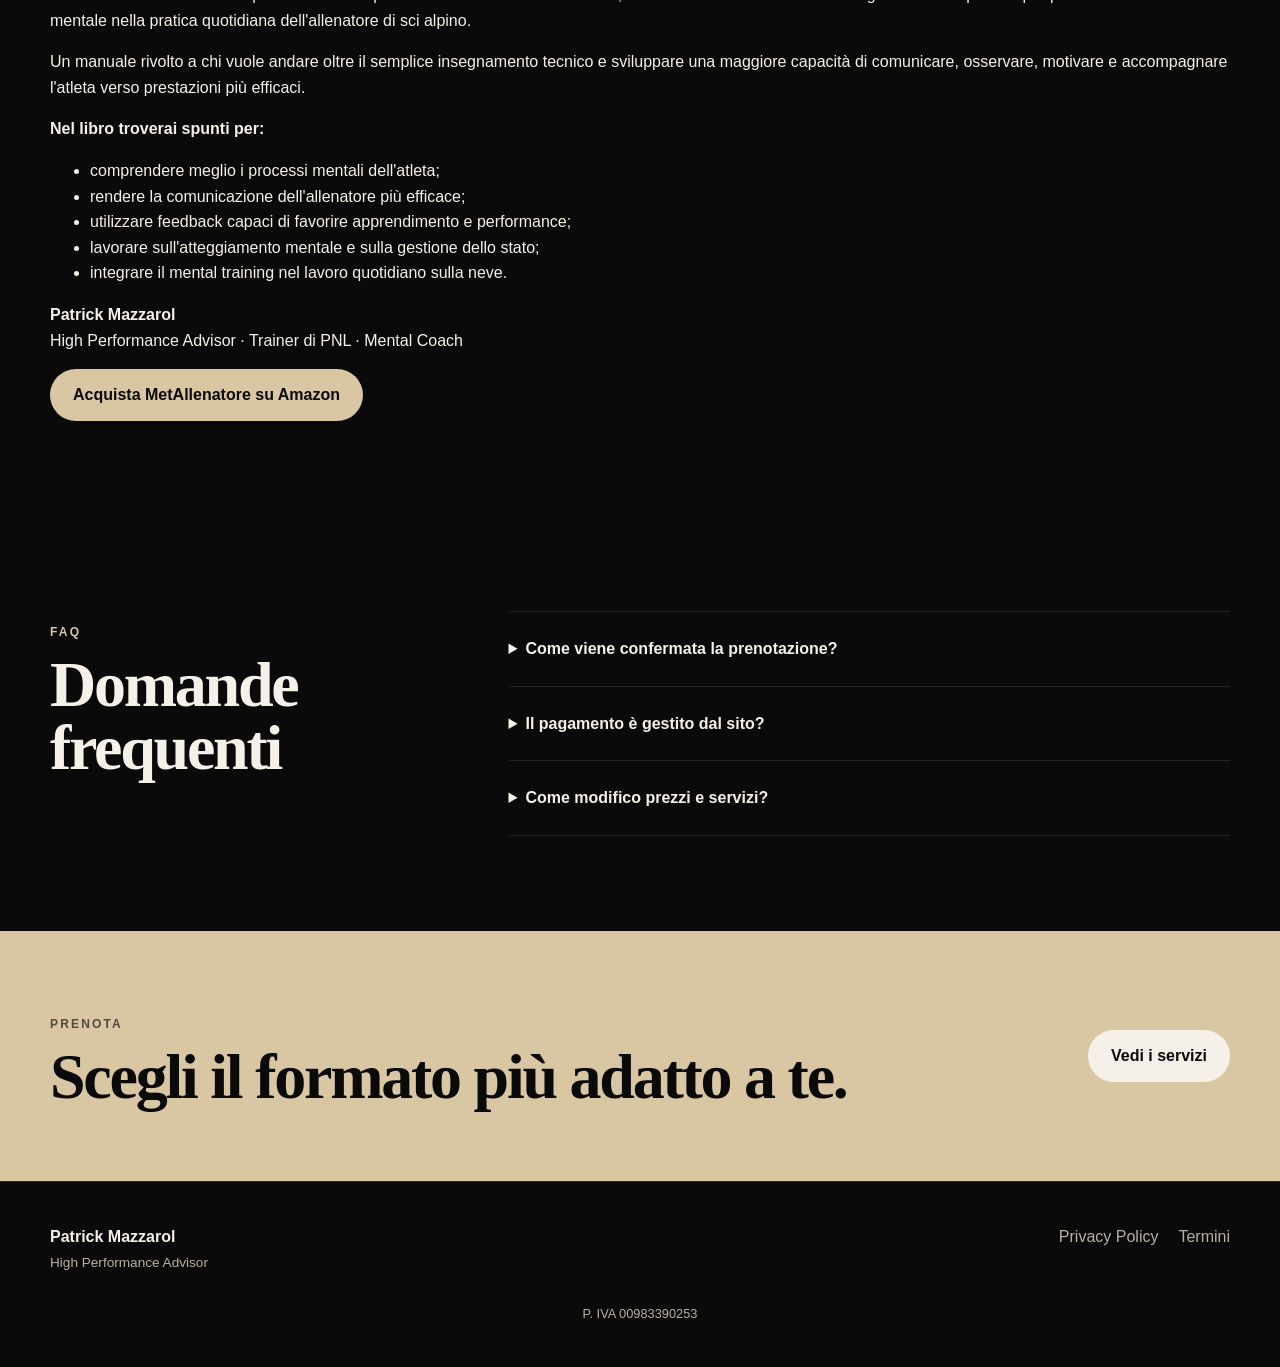
==== commit d58043ab: "Update index.html" ====
--- a/index.html
+++ b/index.html
@@ -5,200 +5,645 @@
   <meta name="viewport" content="width=device-width, initial-scale=1.0" />
   <meta name="description" content="Prenota un incontro con Patrick Mazzarol, High Performance Advisor." />
   <title>Patrick Mazzarol | High Performance Advisor</title>
+
   <link rel="preconnect" href="https://fonts.googleapis.com">
   <link rel="preconnect" href="https://fonts.gstatic.com" crossorigin>
-  <link href="https://fonts.googleapis.com/css2?family=Manrope:wght@400;500;600;700;800&family=Playfair+Display:wght@600;700&display=swap" rel="stylesheet">
+
+  <link
+    href="https://fonts.googleapis.com/css2?family=Manrope:wght@400;500;600;700;800&family=Playfair+Display:wght@600;700&display=swap"
+    rel="stylesheet"
+  >
+
   <link rel="stylesheet" href="style.css" />
 </head>
+
 <body>
+
   <header class="site-header">
     <div class="container nav">
+
       <a class="brand" href="#top">
         <span class="brand-mark">PM</span>
+
         <span class="brand-copy">
           <strong>Patrick Mazzarol</strong>
           <small>High Performance Advisor</small>
         </span>
       </a>
-      <a class="nav-cta" href="#servizi">Prenota</a>
+
+      <a class="nav-cta" href="#servizi">
+        Prenota
+      </a>
+
     </div>
   </header>
 
+
   <main id="top">
+
+    <!-- HERO -->
     <section class="hero">
+
       <div class="container hero-grid">
+
         <div class="hero-copy">
-          <h1>Più chiarezza.<br>Decisioni migliori.<br>Meno rumore.</h1>
+
+          <h1>
+            Più chiarezza.<br>
+            Decisioni migliori.<br>
+            Meno rumore.
+          </h1>
+
           <p class="lead">
             Incontri individuali in presenza e online, con prenotazione diretta.
             Scegli la formula più adatta alle tue esigenze e prenota direttamente
             giorno e ora disponibili.
           </p>
+
           <div class="hero-actions">
-            <a class="btn btn-primary" href="#servizi">Scegli il tuo incontro</a>
-            <a class="btn btn-secondary" href="#come-funziona">Come funziona</a>
+
+            <a class="btn btn-primary" href="#servizi">
+              Scegli il tuo incontro
+            </a>
+
+            <a class="btn btn-secondary" href="#come-funziona">
+              Come funziona
+            </a>
+
           </div>
+
           <div class="micro-proof">
             <span>✓ Prenotazione automatica</span>
             <span>✓ Pagamento sicuro</span>
             <span>✓ Conferma immediata</span>
           </div>
-        </div>
-
+
+        </div>
+
+
+        <!-- PROFILO -->
         <aside class="profile-card">
+
           <div class="profile-image-wrap">
-            <img src="patrick.jpg" alt="Patrick Mazzarol" class="profile-image">
+            <img
+              src="patrick.jpg"
+              alt="Patrick Mazzarol"
+              class="profile-image"
+            >
           </div>
+
           <div class="profile-copy">
-            <p class="offer-kicker">PATRICK MAZZAROL</p>
-            <h2>High Performance Advisor</h2>
-  <p>
-  Dal 2011 Patrick Mazzarol si occupa di coaching e formazione. Ha un passato da sportivo agonistico nello sci alpino.
-</p>
-
-<details class="bio-details">
-  <summary>
-    <span class="read-more">Leggi di più</span>
-    <span class="read-less">Mostra meno</span>
-  </summary>
-
-  <div class="bio-full">
-    <p>
-      Dopo gli studi presso l’Istituto Superiore di Educazione Fisica, ha iniziato il proprio percorso professionale come allenatore, approfondendo progressivamente il ruolo della mente nella performance, la comunicazione, la PNL, le strategie mentali e lo sviluppo personale.
-    </p>
-
-    <p>
-      Negli anni ha lavorato con sportivi di discipline e livelli differenti, dal settore giovanile fino all’alto livello professionistico, collaborando anche con squadre nazionali italiane e straniere, comitati regionali e club.
-    </p>
-
-    <p>
-      Nel 2016, a Orlando, ha conseguito la qualifica di Trainer di PNL della Society of NLP, conferita direttamente da Richard Bandler. È inoltre autore di MetAllenatore.
-    </p>
-
-    <p>
-      Il filo conduttore del suo lavoro è aiutare le persone a comprendere meglio come funzionano, sviluppare le proprie risorse e trasformare consapevolezza, capacità mentali e strategie in risultati concreti nella vita personale, professionale e sportiva.
-    </p>
-  </div>
-</details>
-
-            <a class="btn btn-primary btn-full" href="#servizi">Visualizza i servizi</a>
+
+            <p class="offer-kicker">
+              PATRICK MAZZAROL
+            </p>
+
+            <h2>
+              High Performance Advisor
+            </h2>
+
+            <p>
+              Dal 2011 Patrick Mazzarol si occupa di coaching e formazione.
+              Ha un passato da sportivo agonistico nello sci alpino.
+            </p>
+
+            <details class="bio-details">
+
+              <summary>
+                <span class="read-more">
+                  Leggi di più
+                </span>
+
+                <span class="read-less">
+                  Mostra meno
+                </span>
+              </summary>
+
+              <div class="bio-full">
+
+                <p>
+                  Dopo gli studi presso l’Istituto Superiore di Educazione Fisica,
+                  ha iniziato il proprio percorso professionale come allenatore,
+                  approfondendo progressivamente il ruolo della mente nella performance,
+                  la comunicazione, la PNL, le strategie mentali e lo sviluppo personale.
+                </p>
+
+                <p>
+                  Negli anni ha lavorato con sportivi di discipline e livelli differenti,
+                  dal settore giovanile fino all’alto livello professionistico,
+                  collaborando anche con squadre nazionali italiane e straniere,
+                  comitati regionali e club.
+                </p>
+
+                <p>
+                  Nel 2016, a Orlando, ha conseguito la qualifica di Trainer di PNL
+                  della Society of NLP, conferita direttamente da Richard Bandler.
+                  È inoltre autore di MetAllenatore.
+                </p>
+
+                <p>
+                  Il filo conduttore del suo lavoro è aiutare le persone a comprendere
+                  meglio come funzionano, sviluppare le proprie risorse e trasformare
+                  consapevolezza, capacità mentali e strategie in risultati concreti
+                  nella vita personale, professionale e sportiva.
+                </p>
+
+              </div>
+
+            </details>
+
+            <a
+              class="btn btn-primary btn-full"
+              href="#servizi"
+            >
+              Visualizza i servizi
+            </a>
+
           </div>
+
         </aside>
-      </div>
+
+      </div>
+
     </section>
 
+
+    <!-- SERVIZI -->
     <section class="section" id="servizi">
+
       <div class="container">
-        <p class="eyebrow">SERVIZI</p>
-        <h2 class="section-title">Scegli il tipo di incontro.</h2>
-        <div id="services-grid" class="services-grid"></div>
-      </div>
+
+        <p class="eyebrow">
+          SERVIZI
+        </p>
+
+        <h2 class="section-title">
+          Scegli il tipo di incontro.
+        </h2>
+
+        <div
+          id="services-grid"
+          class="services-grid"
+        ></div>
+
+      </div>
+
     </section>
 
-    <section class="section contrast" id="come-funziona">
+
+    <!-- PROCESSO -->
+    <section
+      class="section contrast"
+      id="come-funziona"
+    >
+
       <div class="container">
-        <p class="eyebrow">IL PROCESSO</p>
-        <h2 class="section-title">Tre passaggi. Nessuna complicazione.</h2>
+
+        <p class="eyebrow">
+          IL PROCESSO
+        </p>
+
+        <h2 class="section-title">
+          Tre passaggi. Nessuna complicazione.
+        </h2>
+
         <div class="steps">
+
           <article class="step">
+
             <span>01</span>
-            <h3>Scegli il servizio</h3>
-            <p>Seleziona incontro in presenza oppure una delle formule online.</p>
+
+            <h3>
+              Scegli il servizio
+            </h3>
+
+            <p>
+              Seleziona incontro in presenza oppure una delle formule online.
+            </p>
+
           </article>
+
+
           <article class="step">
+
             <span>02</span>
-            <h3>Scegli data e ora</h3>
-            <p>Il sistema mostra solo gli slot realmente disponibili per quel servizio.</p>
+
+            <h3>
+              Scegli data e ora
+            </h3>
+
+            <p>
+              Il sistema mostra solo gli slot realmente disponibili per quel servizio.
+            </p>
+
           </article>
+
+
           <article class="step">
+
             <span>03</span>
-            <h3>Pagamento e conferma</h3>
-            <p>Completa il pagamento e ricevi automaticamente i dettagli dell'appuntamento.</p>
+
+            <h3>
+              Pagamento e conferma
+            </h3>
+
+            <p>
+              Completa il pagamento e ricevi automaticamente
+              i dettagli dell'appuntamento.
+            </p>
+
           </article>
-        </div>
-      </div>
+
+        </div>
+
+      </div>
+
     </section>
 
-    <section class="section booking-section" id="prenota">
+
+    <!-- PRENOTAZIONE -->
+    <section
+      class="section booking-section"
+      id="prenota"
+    >
+
       <div class="container booking-wrap">
+
         <div class="booking-copy">
-          <p class="eyebrow">PRENOTAZIONE</p>
-          <h2 class="section-title" id="booking-title">Seleziona prima un servizio.</h2>
-          <p id="booking-description">Clicca su “Prenota” nella scheda del servizio desiderato.</p>
-          <div id="booking-summary" class="booking-summary" hidden>
-            <div><span>Servizio</span><strong id="summary-name"></strong></div>
-            <div><span>Durata</span><strong id="summary-duration"></strong></div>
-            <div><span>Prezzo</span><strong id="summary-price"></strong></div>
+
+          <p class="eyebrow">
+            PRENOTAZIONE
+          </p>
+
+          <h2
+            class="section-title"
+            id="booking-title"
+          >
+            Seleziona prima un servizio.
+          </h2>
+
+          <p id="booking-description">
+            Clicca su “Prenota” nella scheda del servizio desiderato.
+          </p>
+
+          <div
+            id="booking-summary"
+            class="booking-summary"
+            hidden
+          >
+
+            <div>
+              <span>Servizio</span>
+              <strong id="summary-name"></strong>
+            </div>
+
+            <div>
+              <span>Durata</span>
+              <strong id="summary-duration"></strong>
+            </div>
+
+            <div>
+              <span>Prezzo</span>
+              <strong id="summary-price"></strong>
+            </div>
+
           </div>
-          <div class="booking-placeholder" id="booking-fallback">
-            <strong>Calendario non ancora collegato</strong>
-            <p>Inserisci il link Cal.com del servizio nel file <code>services.js</code>.</p>
-            <a id="external-booking-link" class="btn btn-primary" href="#" target="_blank" rel="noopener" hidden>Apri calendario</a>
+
+
+          <div
+            class="booking-placeholder"
+            id="booking-fallback"
+          >
+
+            <strong>
+              Calendario non ancora collegato
+            </strong>
+
+            <p>
+              Inserisci il link Cal.com del servizio
+              nel file <code>services.js</code>.
+            </p>
+
+            <a
+              id="external-booking-link"
+              class="btn btn-primary"
+              href="#"
+              target="_blank"
+              rel="noopener"
+              hidden
+            >
+              Apri calendario
+            </a>
+
           </div>
-        </div>
+
+        </div>
+
 
         <div class="cal-frame-wrap">
-          <iframe id="cal-frame" title="Prenotazione appuntamento" src="about:blank" loading="lazy" allow="payment *; clipboard-write"></iframe>
-        </div>
-      </div>
+
+          <iframe
+            id="cal-frame"
+            title="Prenotazione appuntamento"
+            src="about:blank"
+            loading="lazy"
+            allow="payment *; clipboard-write"
+          ></iframe>
+
+        </div>
+
+      </div>
+
     </section>
 
+
+    <!-- LIBRO -->
+    <section
+      class="section book-section"
+      id="libro"
+    >
+
+      <div class="container book-grid">
+
+        <div class="book-cover-wrap">
+
+          <img
+            src="metallenatore.jpg"
+            alt="Copertina del libro MetAllenatore di Patrick Mazzarol"
+            class="book-cover"
+          >
+
+        </div>
+
+
+        <div class="book-copy">
+
+          <p class="eyebrow">
+            IL LIBRO
+          </p>
+
+          <h2 class="section-title">
+            MetAllenatore
+          </h2>
+
+          <h3>
+            Migliora i risultati sfruttando le potenzialità personali dei tuoi atleti
+          </h3>
+
+          <p class="book-subtitle">
+            Manuale per l'allenatore di sci alpino
+          </p>
+
+
+          <p>
+            Allenare un atleta non significa occuparsi soltanto di tecnica,
+            preparazione fisica e programmazione.
+            Significa anche saper comunicare, comprendere come pensa la persona
+            che hai davanti e creare le condizioni mentali perché possa
+            esprimere al meglio il proprio potenziale.
+          </p>
+
+
+          <p>
+            <strong>MetAllenatore</strong> nasce dall'esperienza sul campo
+            di Patrick Mazzarol come atleta, allenatore e mental coach
+            e raccoglie strumenti pensati per portare l'allenamento mentale
+            nella pratica quotidiana dell'allenatore di sci alpino.
+          </p>
+
+
+          <p>
+            Un manuale rivolto a chi vuole andare oltre il semplice
+            insegnamento tecnico e sviluppare una maggiore capacità
+            di comunicare, osservare, motivare e accompagnare
+            l'atleta verso prestazioni più efficaci.
+          </p>
+
+
+          <div class="book-points">
+
+            <p>
+              <strong>
+                Nel libro troverai spunti per:
+              </strong>
+            </p>
+
+            <ul>
+
+              <li>
+                comprendere meglio i processi mentali dell'atleta;
+              </li>
+
+              <li>
+                rendere la comunicazione dell'allenatore più efficace;
+              </li>
+
+              <li>
+                utilizzare feedback capaci di favorire apprendimento e performance;
+              </li>
+
+              <li>
+                lavorare sull'atteggiamento mentale e sulla gestione dello stato;
+              </li>
+
+              <li>
+                integrare il mental training nel lavoro quotidiano sulla neve.
+              </li>
+
+            </ul>
+
+          </div>
+
+
+          <p class="book-author">
+
+            <strong>
+              Patrick Mazzarol
+            </strong>
+
+            <br>
+
+            High Performance Advisor · Trainer di PNL · Mental Coach
+
+          </p>
+
+
+          <a
+            class="btn btn-primary"
+            href="https://www.amazon.it/MetAllenatore-risultati-sfruttando-potenzialit%C3%A0-lallenatore/dp/B084FZN8SS"
+            target="_blank"
+            rel="noopener noreferrer"
+          >
+            Acquista MetAllenatore su Amazon
+          </a>
+
+        </div>
+
+      </div>
+
+    </section>
+
+
+    <!-- FAQ -->
     <section class="section">
+
       <div class="container faq-wrap">
+
         <div>
-          <p class="eyebrow">FAQ</p>
-          <h2 class="section-title">Domande frequenti</h2>
-        </div>
+
+          <p class="eyebrow">
+            FAQ
+          </p>
+
+          <h2 class="section-title">
+            Domande frequenti
+          </h2>
+
+        </div>
+
+
         <div class="faq">
+
           <details>
-            <summary>Come viene confermata la prenotazione?</summary>
-            <p>La conferma è gestita dal sistema di prenotazione collegato a Cal.com.</p>
+
+            <summary>
+              Come viene confermata la prenotazione?
+            </summary>
+
+            <p>
+              La conferma è gestita dal sistema di prenotazione
+              collegato a Cal.com.
+            </p>
+
           </details>
+
+
           <details>
-            <summary>Il pagamento è gestito dal sito?</summary>
-            <p>No. Il sito non conserva i dati della carta. Il pagamento viene gestito dal provider collegato alla prenotazione.</p>
+
+            <summary>
+              Il pagamento è gestito dal sito?
+            </summary>
+
+            <p>
+              No. Il sito non conserva i dati della carta.
+              Il pagamento viene gestito dal provider
+              collegato alla prenotazione.
+            </p>
+
           </details>
+
+
           <details>
-            <summary>Come modifico prezzi e servizi?</summary>
-            <p>Nome, prezzo, durata, descrizione e link Cal.com sono raccolti nel solo file <code>services.js</code>.</p>
+
+            <summary>
+              Come modifico prezzi e servizi?
+            </summary>
+
+            <p>
+              Nome, prezzo, durata, descrizione e link Cal.com
+              sono raccolti nel solo file
+              <code>services.js</code>.
+            </p>
+
           </details>
-        </div>
-      </div>
+
+        </div>
+
+      </div>
+
     </section>
 
+
+    <!-- CTA FINALE -->
     <section class="final-cta">
+
       <div class="container final-cta-inner">
+
         <div>
-          <p class="eyebrow">PRENOTA</p>
-          <h2>Scegli il formato più adatto a te.</h2>
-        </div>
-        <a class="btn btn-light" href="#servizi">Vedi i servizi</a>
-      </div>
+
+          <p class="eyebrow">
+            PRENOTA
+          </p>
+
+          <h2>
+            Scegli il formato più adatto a te.
+          </h2>
+
+        </div>
+
+
+        <a
+          class="btn btn-light"
+          href="#servizi"
+        >
+          Vedi i servizi
+        </a>
+
+      </div>
+
     </section>
-   
+
   </main>
 
+
+  <!-- FOOTER -->
   <footer>
+
     <div class="container footer-grid">
+
       <div>
-        <strong>Patrick Mazzarol</strong>
-        <p>High Performance Advisor</p>
-      </div>
+
+        <strong>
+          Patrick Mazzarol
+        </strong>
+
+        <p>
+          High Performance Advisor
+        </p>
+
+      </div>
+
+
       <div class="footer-links">
-        <a href="privacy.html">Privacy Policy</a>
-        <a href="terms.html">Termini</a>
- </div>
-         </div>
-
-  <div style="width: 100%; text-align: center; margin-top: 30px;">
-    <p style="margin: 0; font-size: 0.8rem; color: #b7b0a3;">
-      P. IVA 00983390253
-    </p>
-  </div>
-      
+
+        <a href="privacy.html">
+          Privacy Policy
+        </a>
+
+        <a href="terms.html">
+          Termini
+        </a>
+
+      </div>
+
+    </div>
+
+
+    <div
+      style="
+        width: 100%;
+        text-align: center;
+        margin-top: 30px;
+      "
+    >
+
+      <p
+        style="
+          margin: 0;
+          font-size: 0.8rem;
+          color: #b7b0a3;
+        "
+      >
+        P. IVA 00983390253
+      </p>
+
+    </div>
+
   </footer>
+
 
   <script src="services.js"></script>
   <script src="script.js"></script>
+
 </body>
 </html>
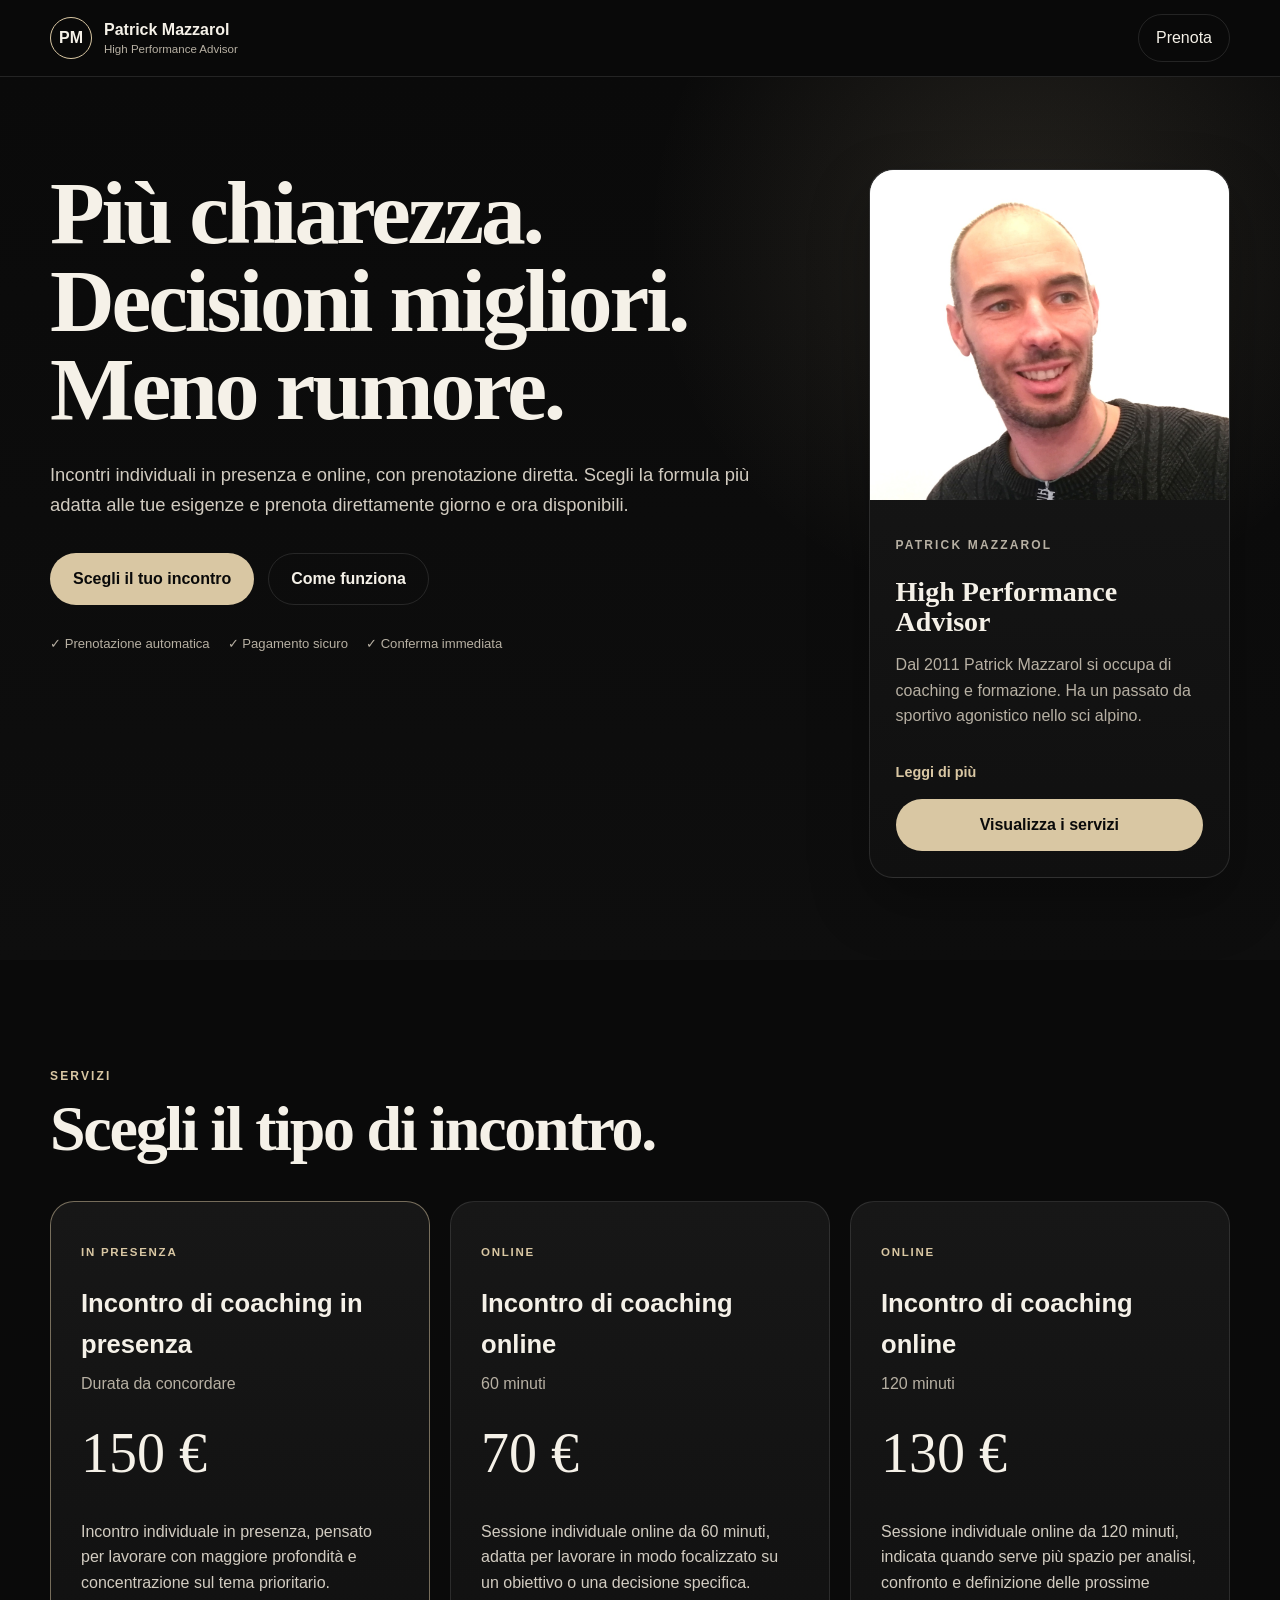
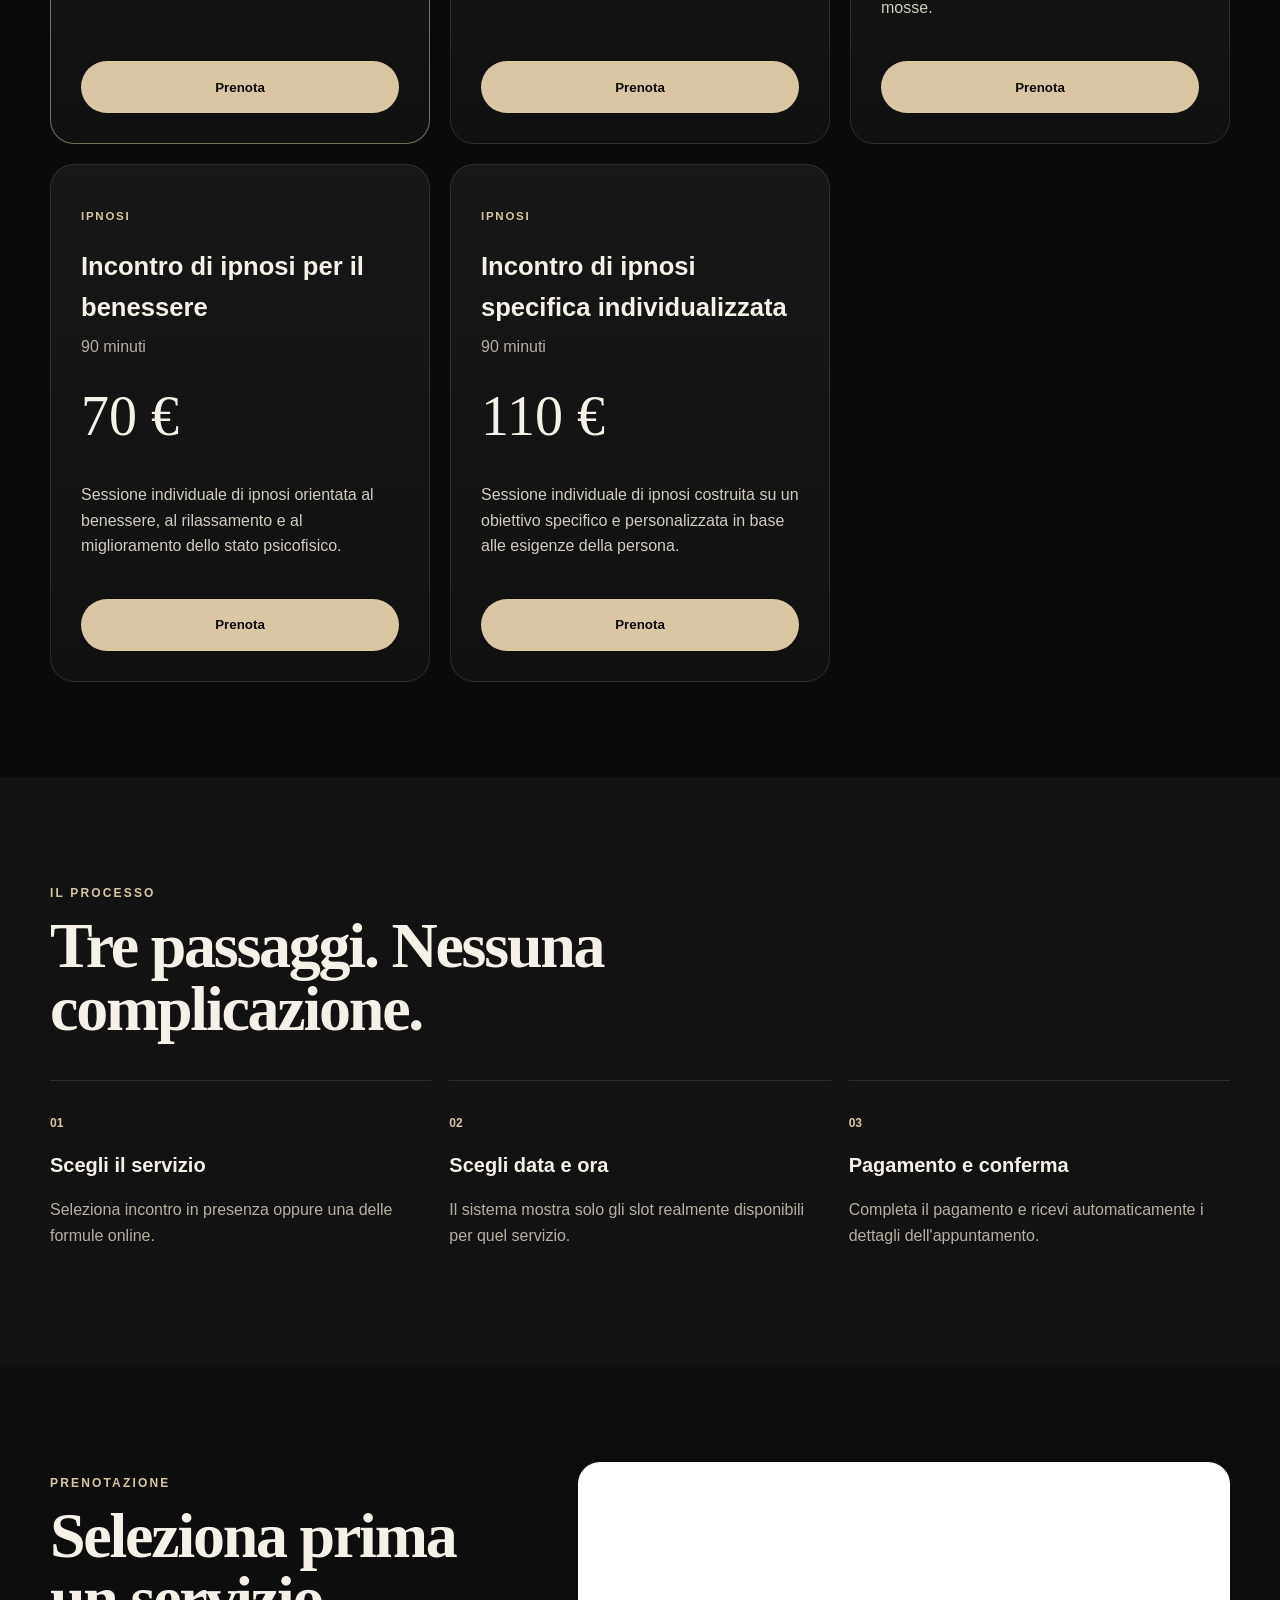
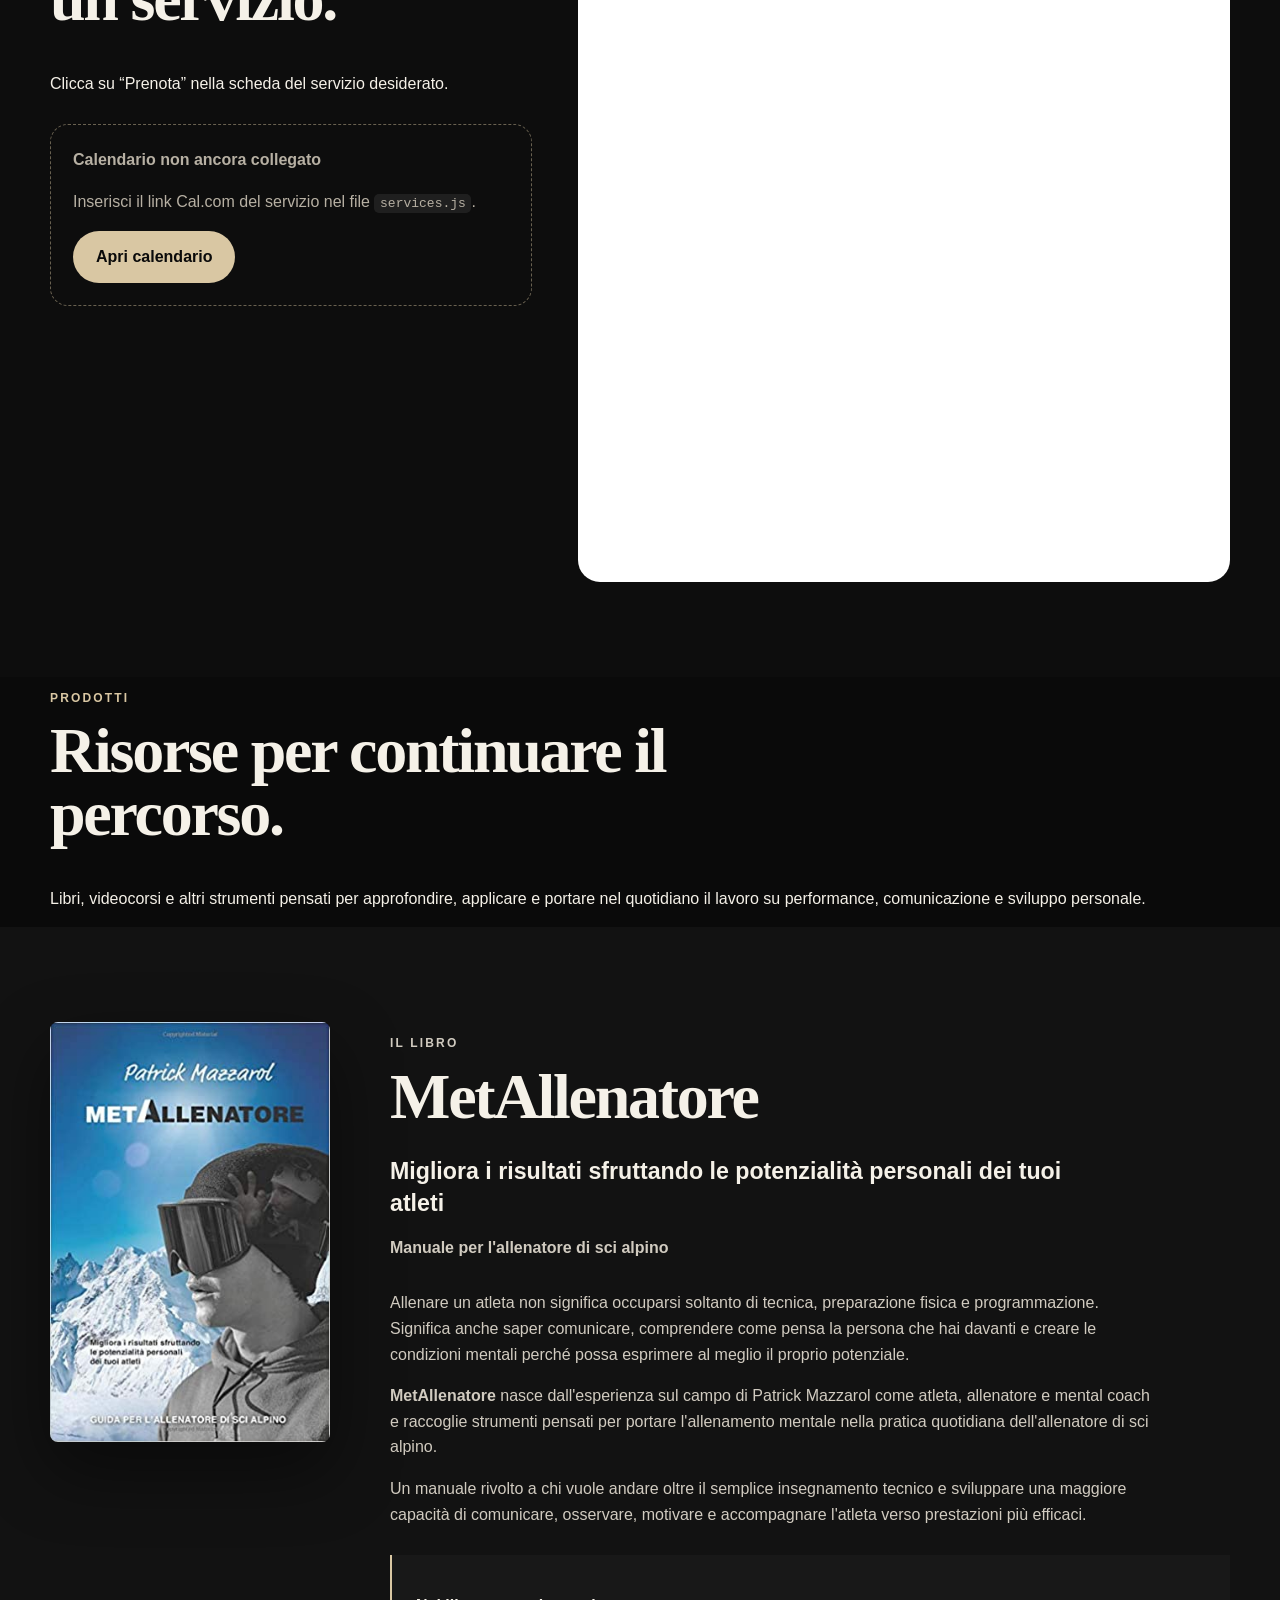
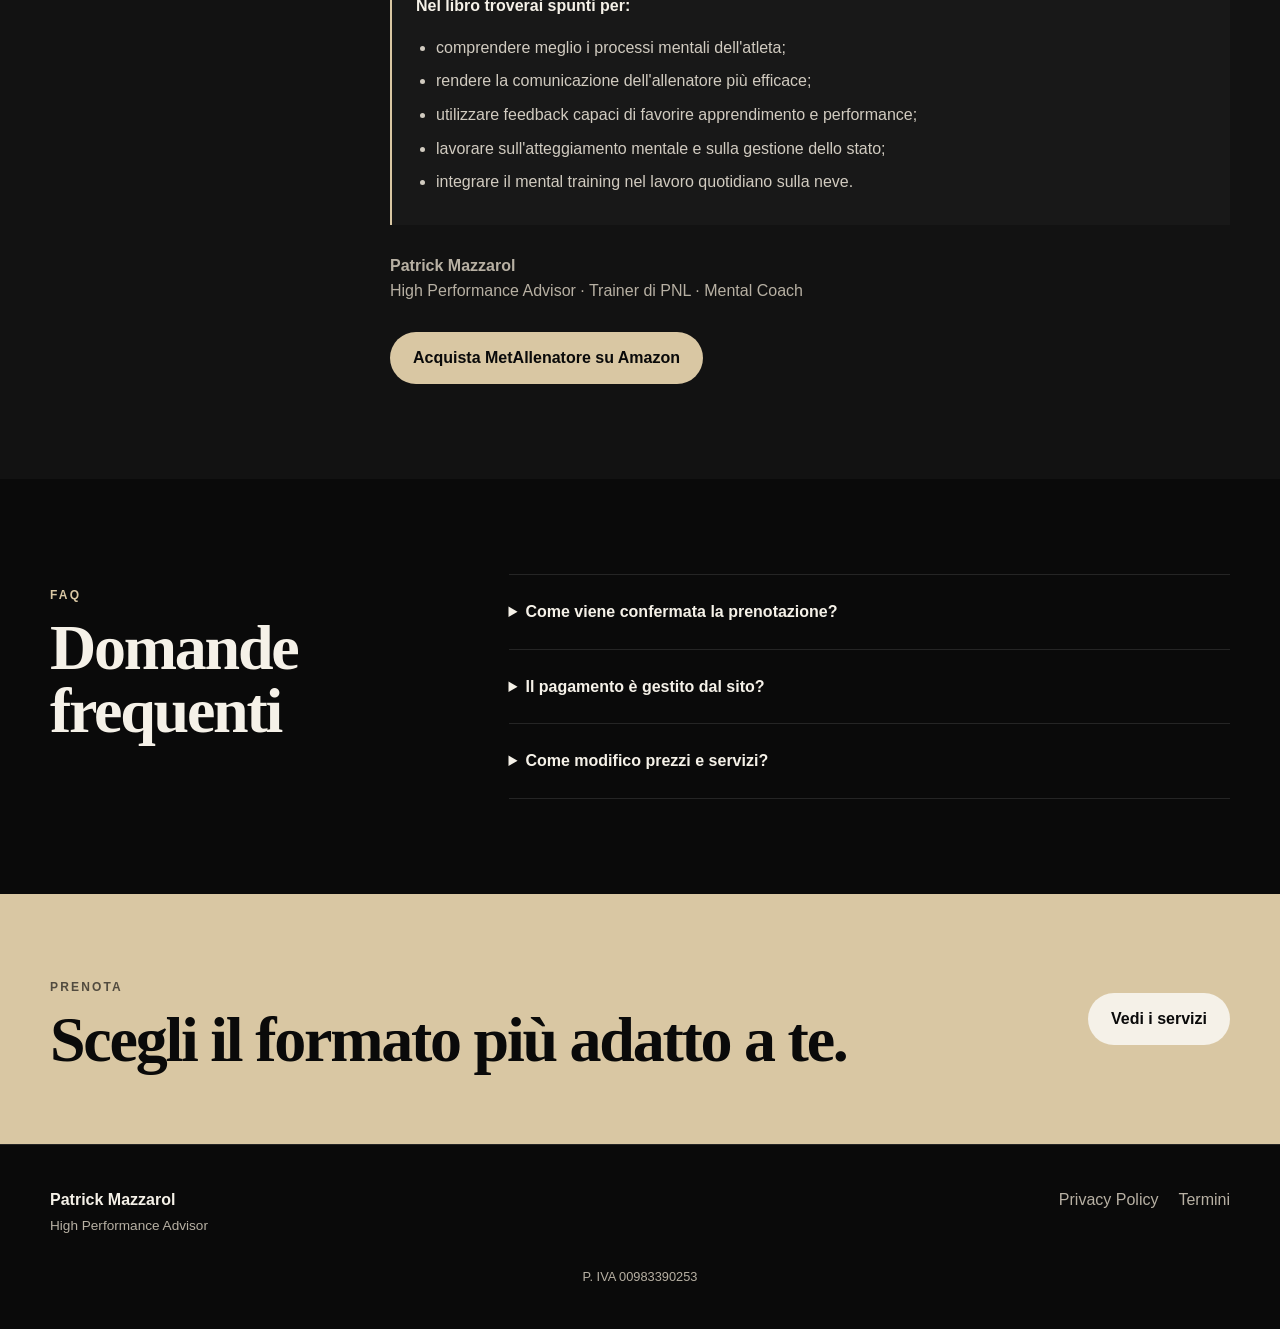
==== commit 2d08ef2e: "Update index.html" ====
--- a/index.html
+++ b/index.html
@@ -356,6 +356,17 @@
 
     </section>
 
+    <section class="products-heading" id="prodotti">
+  <div class="container">
+    <p class="eyebrow">PRODOTTI</p>
+    <h2 class="section-title">Risorse per continuare il percorso.</h2>
+    <p class="products-intro">
+      Libri, videocorsi e altri strumenti pensati per approfondire,
+      applicare e portare nel quotidiano il lavoro su performance,
+      comunicazione e sviluppo personale.
+    </p>
+  </div>
+</section>
 
     <!-- LIBRO -->
     <section
--- a/style.css
+++ b/style.css
@@ -23,6 +23,8 @@
   color: var(--text);
   font-family: Arial, sans-serif;
   line-height: 1.6;
+  max-width: 100%;
+  overflow-x: hidden;
 }
 
 a {
@@ -39,42 +41,13 @@
 .container {
   width: min(var(--max), calc(100% - 40px));
   margin: 0 auto;
-  .bio-details {
-  position: relative !important;
-  z-index: 20 !important;
-}
-
-.bio-details summary {
-  display: inline-block !important;
-  position: relative !important;
-  z-index: 30 !important;
-  cursor: pointer !important;
-  pointer-events: auto !important;
-  color: #d9c7a3 !important;
-  font-weight: 700 !important;
-  font-size: .9rem !important;
-  margin: 10px 0 15px !important;
-  list-style: none !important;
-}
-
-.bio-details summary::-webkit-details-marker {
-  display: none !important;
-}
-
-.read-less {
-  display: none;
-}
-
-.bio-details[open] .read-more {
-  display: none;
-}
-
-.bio-details[open] .read-less {
-  display: inline;
-}
-}
-
-/* HEADER */
+}
+
+
+/* =========================
+   HEADER
+   ========================= */
+
 .site-header {
   position: sticky;
   top: 0;
@@ -126,9 +99,14 @@
   border-radius: 999px;
 }
 
-/* HERO */
+
+/* =========================
+   HERO
+   ========================= */
+
 .hero {
   padding: 92px 0 82px;
+  overflow: hidden;
   background:
     radial-gradient(circle at 80% 18%, rgba(217,199,163,.13), transparent 30%),
     linear-gradient(180deg, #0a0a0a 0%, #0e0e0e 100%);
@@ -139,6 +117,13 @@
   grid-template-columns: 1.35fr .65fr;
   gap: 68px;
   align-items: start;
+}
+
+.hero-copy {
+  align-self: start;
+  margin-top: 0;
+  padding-top: 0;
+  transform: none;
 }
 
 .eyebrow,
@@ -167,7 +152,7 @@
 
 h1 {
   font-size: clamp(3.4rem, 7vw, 6.6rem);
-  margin: 22px 0 28px;
+  margin: 0 0 28px;
   font-weight: 600;
 }
 
@@ -193,7 +178,11 @@
   margin-top: 28px;
 }
 
-/* BUTTONS */
+
+/* =========================
+   BUTTONS
+   ========================= */
+
 .btn {
   display: inline-flex;
   align-items: center;
@@ -230,24 +219,30 @@
   width: 100%;
 }
 
-/* PROFILE CARD
-   Dimensioni volutamente più contenute per un risultato più professionale:
-   la foto accompagna il messaggio senza dominare la hero. */
+
+/* =========================
+   PROFILE CARD
+   ========================= */
+
 .profile-card {
   width: 100%;
   max-width: 390px;
   justify-self: end;
+  align-self: start;
   background: linear-gradient(180deg, #181818, #101010);
   border: 1px solid var(--line);
   border-radius: 24px;
-  overflow: hidden;
+  overflow: visible;
   box-shadow: 0 24px 60px rgba(0,0,0,.28);
+  height: auto;
+  max-height: none;
 }
 
 .profile-image-wrap {
   height: 330px;
   overflow: hidden;
   background: #eee;
+  border-radius: 24px 24px 0 0;
 }
 
 .profile-image {
@@ -260,6 +255,9 @@
 
 .profile-copy {
   padding: 24px 26px 26px;
+  height: auto;
+  max-height: none;
+  overflow: visible;
 }
 
 .profile-copy h2 {
@@ -274,7 +272,68 @@
   margin-bottom: 22px;
 }
 
-/* SECTIONS */
+
+/* =========================
+   BIO ESPANDIBILE
+   ========================= */
+
+.bio-details {
+  margin-top: 8px;
+  position: relative;
+  z-index: 20;
+}
+
+.bio-details summary {
+  display: inline-block;
+  position: relative;
+  z-index: 30;
+  cursor: pointer;
+  pointer-events: auto;
+  color: var(--accent);
+  font-weight: 700;
+  font-size: .9rem;
+  margin: 10px 0 15px;
+  list-style: none;
+}
+
+.bio-details summary::-webkit-details-marker {
+  display: none;
+}
+
+.read-less {
+  display: none;
+}
+
+.bio-details[open] .read-more {
+  display: none;
+}
+
+.bio-details[open] .read-less {
+  display: inline;
+}
+
+.bio-details .bio-full {
+  position: static;
+}
+
+.bio-details[open] .bio-full {
+  display: block;
+  visibility: visible;
+  opacity: 1;
+  max-height: none;
+  height: auto;
+  overflow: visible;
+}
+
+.bio-full p {
+  margin: 0 0 14px;
+}
+
+
+/* =========================
+   SEZIONI GENERALI
+   ========================= */
+
 .section {
   padding: 95px 0;
 }
@@ -284,6 +343,11 @@
   margin: 12px 0 40px;
   max-width: 850px;
 }
+
+
+/* =========================
+   SERVIZI
+   ========================= */
 
 .services-grid {
   display: grid;
@@ -338,7 +402,11 @@
   margin-top: 24px;
 }
 
-/* PROCESS */
+
+/* =========================
+   PROCESSO
+   ========================= */
+
 .steps {
   display: grid;
   grid-template-columns: repeat(3, 1fr);
@@ -369,7 +437,11 @@
   background: var(--surface);
 }
 
-/* BOOKING */
+
+/* =========================
+   PRENOTAZIONE
+   ========================= */
+
 .booking-section {
   background: #0d0d0d;
 }
@@ -427,7 +499,91 @@
   display: none;
 }
 
-/* FAQ */
+
+/* =========================
+   LIBRO METALLENATORE
+   ========================= */
+
+.book-section {
+  background: #121212;
+}
+
+.book-grid {
+  display: grid;
+  grid-template-columns: 280px minmax(0, 1fr);
+  gap: 60px;
+  align-items: start;
+}
+
+.book-cover-wrap {
+  display: flex;
+  justify-content: flex-start;
+  align-items: flex-start;
+}
+
+.book-cover {
+  width: 100%;
+  max-width: 280px;
+  height: auto;
+  display: block;
+  border-radius: 8px;
+  box-shadow: 0 28px 70px rgba(0,0,0,.45);
+}
+
+.book-copy {
+  min-width: 0;
+}
+
+.book-copy .section-title {
+  margin-top: 10px;
+  margin-bottom: 28px;
+}
+
+.book-copy h3 {
+  font-size: 1.45rem;
+  line-height: 1.35;
+  margin: 0 0 8px;
+  max-width: 720px;
+}
+
+.book-subtitle {
+  color: var(--accent);
+  font-weight: 700;
+  margin-bottom: 30px;
+}
+
+.book-copy > p {
+  max-width: 760px;
+  color: #d1cbc0;
+}
+
+.book-points {
+  margin: 28px 0;
+  padding: 22px 24px;
+  border-left: 2px solid var(--accent);
+  background: rgba(255,255,255,.025);
+}
+
+.book-points ul {
+  margin-bottom: 0;
+  padding-left: 20px;
+}
+
+.book-points li {
+  margin: 8px 0;
+  color: #d1cbc0;
+}
+
+.book-author {
+  margin: 28px 0;
+  color: var(--muted) !important;
+}
+
+
+/* =========================
+   FAQ
+   ========================= */
+
 .faq-wrap {
   display: grid;
   grid-template-columns: .7fr 1.3fr;
@@ -453,7 +609,11 @@
   max-width: 720px;
 }
 
-/* FINAL CTA */
+
+/* =========================
+   CTA FINALE
+   ========================= */
+
 .final-cta {
   background: var(--accent);
   color: #0a0a0a;
@@ -478,7 +638,11 @@
   max-width: 850px;
 }
 
-/* FOOTER */
+
+/* =========================
+   FOOTER
+   ========================= */
+
 footer {
   padding: 42px 0;
   border-top: 1px solid var(--line);
@@ -502,8 +666,13 @@
   color: var(--muted);
 }
 
-/* TABLET */
+
+/* =========================
+   TABLET
+   ========================= */
+
 @media (max-width: 900px) {
+
   .hero-grid,
   .booking-wrap,
   .faq-wrap {
@@ -538,8 +707,34 @@
   }
 }
 
-/* MOBILE */
+
+/* =========================
+   LIBRO - TABLET/MOBILE
+   ========================= */
+
+@media (max-width: 800px) {
+
+  .book-grid {
+    grid-template-columns: 1fr;
+    gap: 35px;
+  }
+
+  .book-cover-wrap {
+    justify-content: center;
+  }
+
+  .book-cover {
+    max-width: 230px;
+  }
+}
+
+
+/* =========================
+   MOBILE
+   ========================= */
+
 @media (max-width: 600px) {
+
   .container {
     width: min(100% - 28px, var(--max));
   }
@@ -590,112 +785,3 @@
     flex-wrap: wrap;
   }
 }
-.hero-grid {
-  align-items: start !important;
-}
-
-.hero-copy {
-  align-self: start !important;
-  margin-top: 0 !important;
-  padding-top: 0 !important;
-  transform: none !important;
-}
-
-.hero-copy h1 {
-  margin-top: 0 !important;
-}
-.bio-text {
-  max-height: 145px;
-  overflow: hidden;
-  position: relative;
-  transition: max-height .4s ease;
-}
-
-.bio-text::after {
-  content: "";
-  position: absolute;
-  left: 0;
-  right: 0;
-  bottom: 0;
-  height: 50px;
-  background: linear-gradient(
-    to bottom,
-    rgba(16,16,16,0),
-    rgba(16,16,16,1)
-  );
-}
-
-.bio-text.expanded {
-  max-height: 1000px;
-}
-
-.bio-text.expanded::after {
-  display: none;
-}
-
-.bio-toggle {
-  margin-top: 10px;
-  margin-bottom: 16px;
-  padding: 0;
-  border: 0;
-  background: transparent;
-  color: #d9c7a3;
-  font-weight: 700;
-  cursor: pointer;
-  font-size: .9rem;
-}
-.bio-details {
-  margin-top: 8px;
-}
-
-.bio-details summary {
-  list-style: none;
-  cursor: pointer;
-  color: #d9c7a3;
-  font-weight: 700;
-  font-size: .9rem;
-  margin: 10px 0 15px;
-}
-
-.bio-details summary::-webkit-details-marker {
-  display: none;
-}
-
-.read-less {
-  display: none;
-}
-
-.bio-details[open] .read-more {
-  display: none;
-}
-
-.bio-details[open] .read-less {
-  display: inline;
-}
-
-.bio-full p {
-  margin: 0 0 14px;
-}
-.bio-details[open] .bio-full {
-  display: block !important;
-  visibility: visible !important;
-  opacity: 1 !important;
-  max-height: none !important;
-  height: auto !important;
-  overflow: visible !important;
-}
-
-.bio-details .bio-full {
-  position: static !important;
-}
-
-.profile-copy {
-  height: auto !important;
-  max-height: none !important;
-  overflow: visible !important;
-}
-
-.profile-card {
-  height: auto !important;
-  max-height: none !important;
-}
